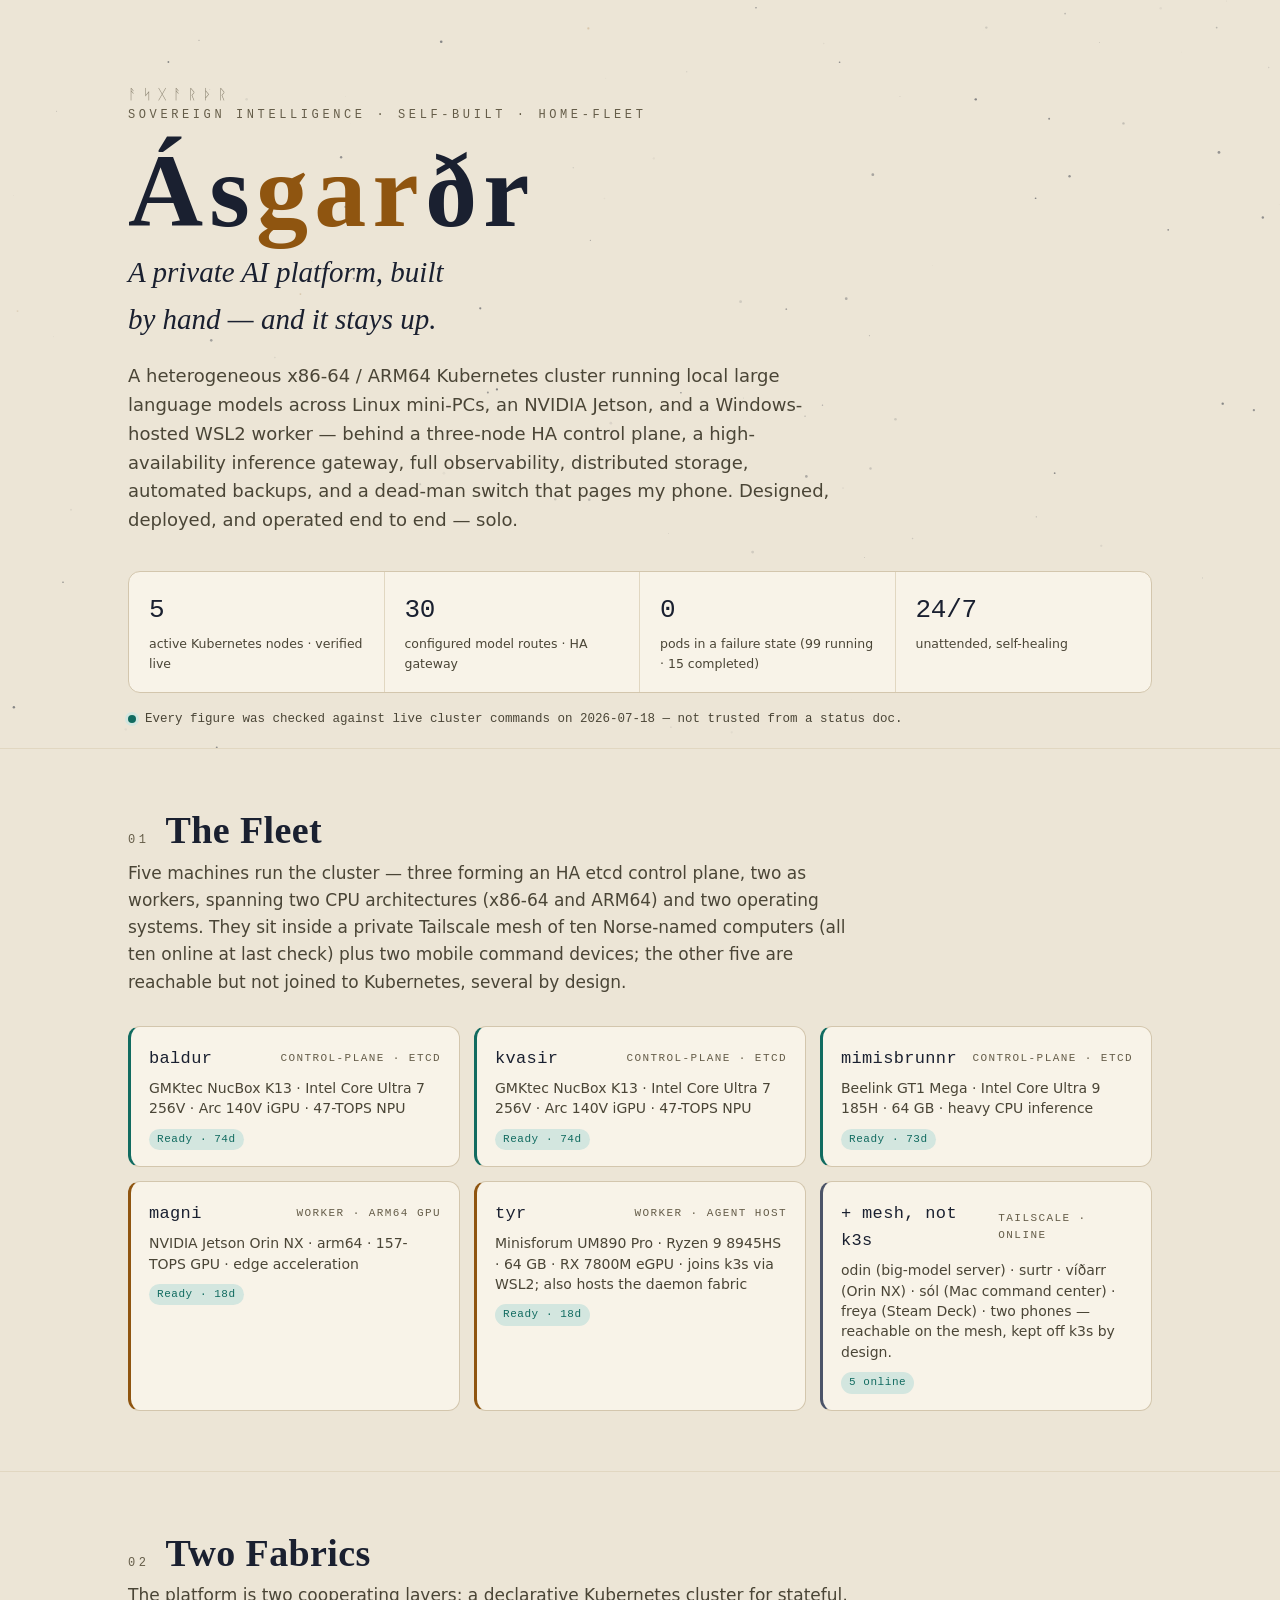
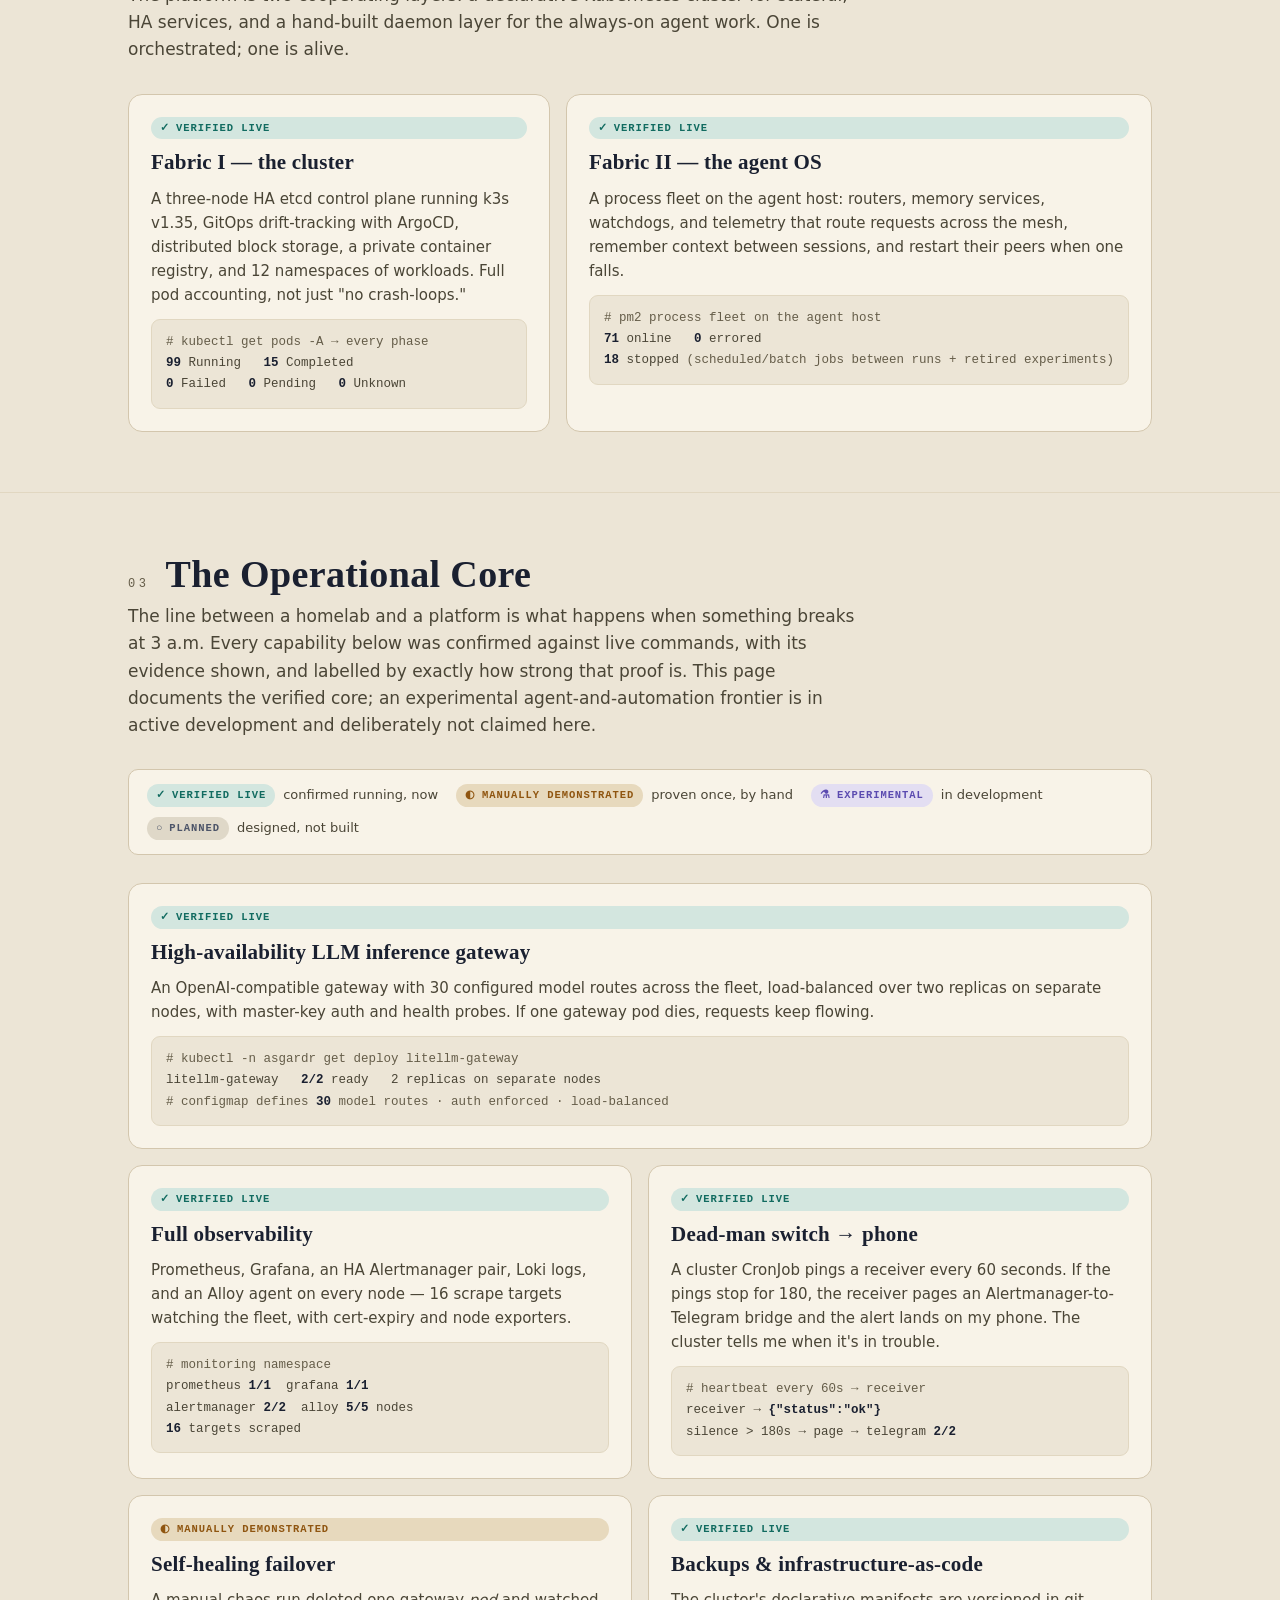
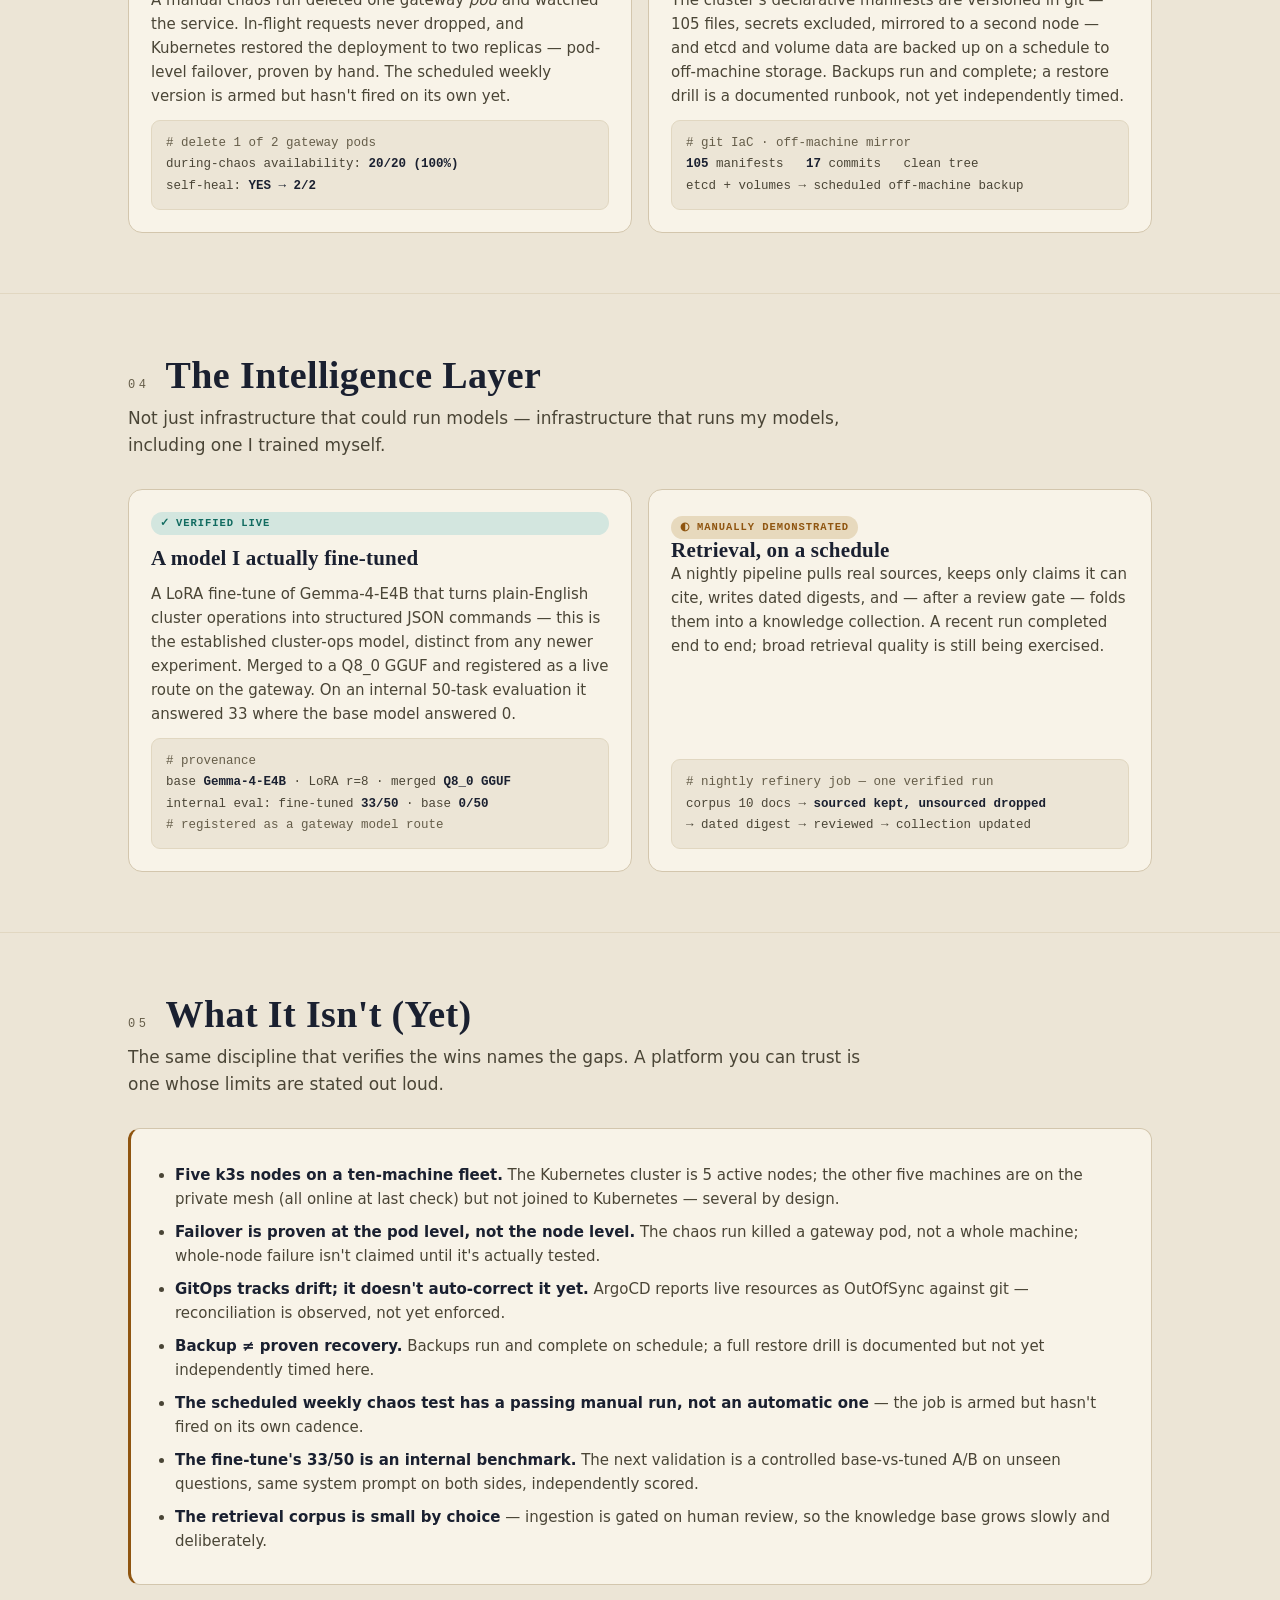
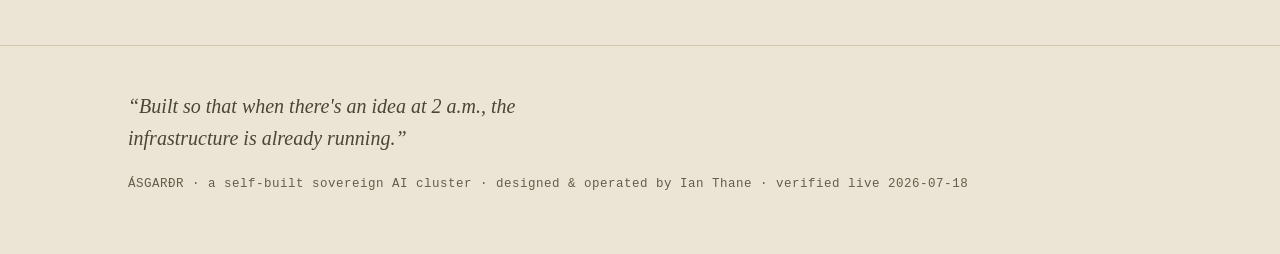
==== index.html @ f5c4fa45 "Ásgarðr — sovereign AI cluster showcase (verified 2026-07-18)" ====
<!doctype html>
<html lang="en">
<head>
<meta charset="utf-8">
<meta name="viewport" content="width=device-width, initial-scale=1">
<meta name="color-scheme" content="dark light">
<meta name="description" content="A self-built sovereign multi-node AI cluster: a heterogeneous x86-64/ARM64 Kubernetes fleet running local LLMs with an HA inference gateway, full observability, distributed storage, automated backups, and self-healing failover — every claim verified against live commands.">
<meta property="og:title" content="Ásgarðr — A Sovereign AI Cluster">
<meta property="og:description" content="A self-built sovereign multi-node AI cluster: a heterogeneous x86-64/ARM64 Kubernetes fleet running local LLMs with an HA inference gateway, full observability, distributed storage, automated backups, and self-healing failover — every claim verified against live commands.">
<meta property="og:type" content="website">
<meta name="twitter:card" content="summary">
<title>Ásgarðr — A Sovereign AI Cluster</title>
</head>
<body>
<style>
  :root{
    --ground:#0a0e17; --panel:#111726; --panel-2:#161d2e; --line:#242d42; --line-soft:#1a2234;
    --ink:#e8edf7; --muted:#93a0b6; --faint:#6b7794;
    --ember:#e7a23c; --ember-dim:#3a2c17;
    --aurora:#5cd2c0; --aurora-dim:#16302c;
    --violet:#a99cf0; --violet-dim:#241f3c;
    --slate:#8896ae; --slate-dim:#1c2436;
    --crit:#e07463; --crit-dim:#33201d;
    --mono: ui-monospace, "SF Mono", "JetBrains Mono", Menlo, Consolas, monospace;
    --serif: "Iowan Old Style", "Palatino Linotype", Palatino, "Book Antiqua", Georgia, serif;
    --sans: -apple-system, BlinkMacSystemFont, "Segoe UI", system-ui, Roboto, sans-serif;
    --maxw: 1080px;
  }
  @media (prefers-color-scheme: light){
    :root{
      --ground:#ece5d6; --panel:#f8f3e8; --panel-2:#f3ecdd; --line:#d3c6ad; --line-soft:#e1d7c1;
      --ink:#1a2030; --muted:#4a4536; --faint:#655d49;
      --ember:#8f5510; --ember-dim:#e7d9bd;
      --aurora:#116b60; --aurora-dim:#d3e6df;
      --violet:#5b4bb0; --violet-dim:#e3def2;
      --slate:#4c5468; --slate-dim:#dfd8c8;
      --crit:#a53f31; --crit-dim:#eed7d0;
    }
  }
  :root[data-theme="light"]{
      --ground:#ece5d6; --panel:#f8f3e8; --panel-2:#f3ecdd; --line:#d3c6ad; --line-soft:#e1d7c1;
      --ink:#1a2030; --muted:#4a4536; --faint:#655d49;
      --ember:#8f5510; --ember-dim:#e7d9bd; --aurora:#116b60; --aurora-dim:#d3e6df;
      --violet:#5b4bb0; --violet-dim:#e3def2; --slate:#4c5468; --slate-dim:#dfd8c8;
      --crit:#a53f31; --crit-dim:#eed7d0;
  }
  :root[data-theme="dark"]{
      --ground:#0a0e17; --panel:#111726; --panel-2:#161d2e; --line:#242d42; --line-soft:#1a2234;
      --ink:#e8edf7; --muted:#93a0b6; --faint:#6b7794;
      --ember:#e7a23c; --ember-dim:#3a2c17; --aurora:#5cd2c0; --aurora-dim:#16302c;
      --violet:#a99cf0; --violet-dim:#241f3c; --slate:#8896ae; --slate-dim:#1c2436;
      --crit:#e07463; --crit-dim:#33201d;
  }

  *{box-sizing:border-box}
  body{margin:0; background:var(--ground); color:var(--ink); font-family:var(--sans); font-size:16px; line-height:1.6; -webkit-font-smoothing:antialiased}
  .wrap{max-width:var(--maxw); margin:0 auto; padding:0 28px}
  section{padding:60px 0; border-top:1px solid var(--line-soft)}
  section:first-of-type{border-top:none}

  h1,h2,h3{font-family:var(--serif); font-weight:600; text-wrap:balance; line-height:1.12; letter-spacing:.01em}
  .eyebrow{font-family:var(--mono); font-size:12px; letter-spacing:.3em; text-transform:uppercase; color:var(--faint)}
  .runes{font-family:var(--serif); letter-spacing:.5em; color:var(--faint); opacity:.7; font-size:14px}
  .sintro{color:var(--muted); max-width:68ch; margin:6px 0 30px; font-size:17px}
  .mono{font-family:var(--mono)}
  a{color:var(--aurora); text-decoration:none; border-bottom:1px solid transparent}
  a:hover{border-bottom-color:currentColor}
  :focus-visible{outline:2px solid var(--ember); outline-offset:3px; border-radius:3px}

  .hero{padding-top:84px; padding-bottom:18px; border-top:none; position:relative; overflow:hidden}
  #sky{position:absolute; inset:0; width:100%; height:100%; z-index:0; opacity:.8}
  .hero .wrap{position:relative; z-index:1}
  .wordmark{font-family:var(--serif); font-weight:600; letter-spacing:.06em; font-size:clamp(44px,9vw,104px); line-height:.98; margin:14px 0 8px}
  .wordmark .fire{color:var(--ember)}
  .tagline{font-family:var(--serif); font-style:italic; font-size:clamp(20px,3.2vw,29px); color:var(--ink); max-width:24ch; margin:0 0 20px}
  .subhead{max-width:62ch; color:var(--muted); font-size:18px}

  .statstrip{display:flex; flex-wrap:wrap; gap:0; margin-top:36px; border:1px solid var(--line); border-radius:12px; overflow:hidden; background:var(--panel)}
  .statstrip .cell{flex:1 1 150px; padding:18px 20px; border-right:1px solid var(--line-soft)}
  .statstrip .cell:last-child{border-right:none}
  .statstrip .n{font-family:var(--mono); font-size:26px; color:var(--ink); font-variant-numeric:tabular-nums; letter-spacing:-.01em}
  .statstrip .n small{color:var(--ember); font-size:15px}
  .statstrip .k{font-size:12.5px; color:var(--muted); margin-top:2px}
  .verified-note{margin-top:16px; display:inline-flex; align-items:center; gap:9px; font-family:var(--mono); font-size:12.5px; color:var(--muted)}
  .dot{width:8px; height:8px; border-radius:50%; background:var(--aurora); box-shadow:0 0 0 3px var(--aurora-dim)}

  .shead{display:flex; align-items:baseline; gap:16px; margin-bottom:8px; flex-wrap:wrap}
  .shead h2{font-size:clamp(28px,4vw,38px); margin:0}

  /* maturity badges */
  .legend{display:flex; flex-wrap:wrap; gap:10px 18px; margin:0 0 28px; padding:14px 18px; background:var(--panel); border:1px solid var(--line); border-radius:10px}
  .legend .item{display:inline-flex; align-items:center; gap:8px; font-size:13px; color:var(--muted)}
  .badge{display:inline-flex; align-items:center; gap:6px; font-family:var(--mono); font-size:10.5px; letter-spacing:.09em; text-transform:uppercase; padding:3px 9px; border-radius:20px; font-weight:600; white-space:nowrap}
  .b-live{background:var(--aurora-dim); color:var(--aurora)}
  .b-live::before{content:"✓"; font-weight:800}
  .b-demo{background:var(--ember-dim); color:var(--ember)}
  .b-demo::before{content:"◐"}
  .b-exp{background:var(--violet-dim); color:var(--violet)}
  .b-exp::before{content:"⚗"}
  .b-plan{background:var(--slate-dim); color:var(--slate)}
  .b-plan::before{content:"○"}

  .nodes{display:grid; grid-template-columns:repeat(auto-fill,minmax(300px,1fr)); gap:14px}
  .node{background:var(--panel); border:1px solid var(--line); border-radius:12px; padding:18px 18px 16px; display:flex; flex-direction:column; gap:6px}
  .node .top{display:flex; align-items:center; justify-content:space-between; gap:10px}
  .node .name{font-family:var(--mono); font-size:17px; color:var(--ink); letter-spacing:.02em}
  .node .role{font-family:var(--mono); font-size:11px; letter-spacing:.13em; text-transform:uppercase; color:var(--faint)}
  .node .hw{color:var(--muted); font-size:14px; line-height:1.45}
  .node .tag{align-self:flex-start; margin-top:4px; font-family:var(--mono); font-size:11px; padding:2px 8px; border-radius:20px; letter-spacing:.05em}
  .live{background:var(--aurora-dim); color:var(--aurora)}
  .mesh{background:var(--slate-dim); color:var(--slate)}
  .cp{border-left:3px solid var(--aurora)}
  .wk{border-left:3px solid var(--ember)}
  .fl{border-left:3px solid var(--slate)}

  .caps{display:grid; grid-template-columns:1fr 1fr; gap:16px}
  .cap{background:var(--panel); border:1px solid var(--line); border-radius:14px; padding:22px; display:flex; flex-direction:column; gap:12px}
  .cap.wide{grid-column:1 / -1}
  .cap h3{margin:0; font-size:21px}
  .cap p{margin:0; color:var(--muted); font-size:15px}
  .evidence{font-family:var(--mono); font-size:12.5px; line-height:1.7; color:var(--muted); background:var(--ground); border:1px solid var(--line-soft); border-radius:9px; padding:12px 14px; overflow-x:auto; white-space:pre}
  .evidence .p{color:var(--aurora)}
  .evidence .c{color:var(--faint)}
  .evidence b{color:var(--ink); font-weight:600}

  .fold{display:grid; grid-template-columns:1fr 1fr; gap:16px; align-items:stretch}
  .caveats{background:var(--panel); border:1px solid var(--line); border-left:3px solid var(--ember); border-radius:12px; padding:22px 24px}
  .caveats ul{margin:12px 0 0; padding-left:20px; color:var(--muted); font-size:15px}
  .caveats li{margin-bottom:9px}
  .caveats li b{color:var(--ink); font-weight:600}

  footer{border-top:1px solid var(--line); padding:44px 0 60px; color:var(--faint)}
  footer .close{font-family:var(--serif); font-style:italic; font-size:20px; color:var(--muted); max-width:46ch; margin:0 0 20px}
  footer .meta{font-family:var(--mono); font-size:12.5px; letter-spacing:.04em; color:var(--faint)}

  @media (max-width:720px){
    .caps,.fold{grid-template-columns:1fr}
    .cap.wide{grid-column:auto}
    .statstrip .cell{flex-basis:45%}
    section{padding:46px 0}
  }
  @media (prefers-reduced-motion:reduce){#sky{display:none}}
</style>

<section class="hero">
  <canvas id="sky" aria-hidden="true"></canvas>
  <div class="wrap">
    <div class="runes" aria-hidden="true">ᚨᛋᚷᚨᚱᚦᚱ</div>
    <div class="eyebrow">Sovereign&nbsp;Intelligence&nbsp;·&nbsp;Self-built&nbsp;·&nbsp;Home-fleet</div>
    <h1 class="wordmark">Ás<span class="fire">gar</span>ðr</h1>
    <p class="tagline">A private AI platform, built by hand — and it stays up.</p>
    <p class="subhead">A heterogeneous x86-64 / ARM64 Kubernetes cluster running local large language models across Linux mini-PCs, an NVIDIA Jetson, and a Windows-hosted WSL2 worker — behind a three-node HA control plane, a high-availability inference gateway, full observability, distributed storage, automated backups, and a dead-man switch that pages my phone. Designed, deployed, and operated end to end — solo.</p>

    <div class="statstrip" role="list" aria-label="Verified metrics">
      <div class="cell" role="listitem"><div class="n">5</div><div class="k">active Kubernetes nodes · verified live</div></div>
      <div class="cell" role="listitem"><div class="n">30</div><div class="k">configured model routes · HA gateway</div></div>
      <div class="cell" role="listitem"><div class="n">0</div><div class="k">pods in a failure state (99 running · 15 completed)</div></div>
      <div class="cell" role="listitem"><div class="n">24/7</div><div class="k">unattended, self-healing</div></div>
    </div>
    <div class="verified-note"><span class="dot"></span> Every figure was checked against live cluster commands on 2026-07-18 — not trusted from a status doc.</div>
  </div>
</section>

<section>
  <div class="wrap">
    <div class="shead"><span class="eyebrow">01</span><h2>The Fleet</h2></div>
    <p class="sintro">Five machines run the cluster — three forming an HA etcd control plane, two as workers, spanning two CPU architectures (x86-64 and ARM64) and two operating systems. They sit inside a private Tailscale mesh of ten Norse-named computers (all ten online at last check) plus two mobile command devices; the other five are reachable but not joined to Kubernetes, several by design.</p>
    <div class="nodes">
      <div class="node cp"><div class="top"><span class="name">baldur</span><span class="role">control-plane · etcd</span></div><div class="hw">GMKtec NucBox K13 · Intel Core Ultra 7 256V · Arc 140V iGPU · 47-TOPS NPU</div><span class="tag live">Ready · 74d</span></div>
      <div class="node cp"><div class="top"><span class="name">kvasir</span><span class="role">control-plane · etcd</span></div><div class="hw">GMKtec NucBox K13 · Intel Core Ultra 7 256V · Arc 140V iGPU · 47-TOPS NPU</div><span class="tag live">Ready · 74d</span></div>
      <div class="node cp"><div class="top"><span class="name">mimisbrunnr</span><span class="role">control-plane · etcd</span></div><div class="hw">Beelink GT1 Mega · Intel Core Ultra 9 185H · 64 GB · heavy CPU inference</div><span class="tag live">Ready · 73d</span></div>
      <div class="node wk"><div class="top"><span class="name">magni</span><span class="role">worker · ARM64 GPU</span></div><div class="hw">NVIDIA Jetson Orin NX · arm64 · 157-TOPS GPU · edge acceleration</div><span class="tag live">Ready · 18d</span></div>
      <div class="node wk"><div class="top"><span class="name">tyr</span><span class="role">worker · agent host</span></div><div class="hw">Minisforum UM890 Pro · Ryzen 9 8945HS · 64 GB · RX 7800M eGPU · joins k3s via WSL2; also hosts the daemon fabric</div><span class="tag live">Ready · 18d</span></div>
      <div class="node fl"><div class="top"><span class="name">+ mesh, not k3s</span><span class="role">tailscale · online</span></div><div class="hw">odin (big-model server) · surtr · víðarr (Orin NX) · sól (Mac command center) · freya (Steam Deck) · two phones — reachable on the mesh, kept off k3s by design.</div><span class="tag live">5 online</span></div>
    </div>
  </div>
</section>

<section>
  <div class="wrap">
    <div class="shead"><span class="eyebrow">02</span><h2>Two Fabrics</h2></div>
    <p class="sintro">The platform is two cooperating layers: a declarative Kubernetes cluster for stateful, HA services, and a hand-built daemon layer for the always-on agent work. One is orchestrated; one is alive.</p>
    <div class="caps">
      <div class="cap">
        <span class="badge b-live">verified live</span>
        <h3>Fabric I — the cluster</h3>
        <p>A three-node HA etcd control plane running k3s v1.35, GitOps drift-tracking with ArgoCD, distributed block storage, a private container registry, and 12 namespaces of workloads. Full pod accounting, not just "no crash-loops."</p>
        <div class="evidence"><span class="c"># kubectl get pods -A → every phase</span>
<b>99</b> Running   <b>15</b> Completed
<b>0</b> Failed   <b>0</b> Pending   <b>0</b> Unknown</div>
      </div>
      <div class="cap">
        <span class="badge b-live">verified live</span>
        <h3>Fabric II — the agent OS</h3>
        <p>A process fleet on the agent host: routers, memory services, watchdogs, and telemetry that route requests across the mesh, remember context between sessions, and restart their peers when one falls.</p>
        <div class="evidence"><span class="c"># pm2 process fleet on the agent host</span>
<b>71</b> online   <b>0</b> errored
<b>18</b> stopped <span class="c">(scheduled/batch jobs between runs + retired experiments)</span></div>
      </div>
    </div>
  </div>
</section>

<section>
  <div class="wrap">
    <div class="shead"><span class="eyebrow">03</span><h2>The Operational Core</h2></div>
    <p class="sintro">The line between a homelab and a platform is what happens when something breaks at 3 a.m. Every capability below was confirmed against live commands, with its evidence shown, and labelled by exactly how strong that proof is. This page documents the verified core; an experimental agent-and-automation frontier is in active development and deliberately not claimed here.</p>
    <div class="legend" aria-label="Maturity levels">
      <span class="item"><span class="badge b-live">verified live</span> confirmed running, now</span>
      <span class="item"><span class="badge b-demo">manually demonstrated</span> proven once, by hand</span>
      <span class="item"><span class="badge b-exp">experimental</span> in development</span>
      <span class="item"><span class="badge b-plan">planned</span> designed, not built</span>
    </div>
    <div class="caps">

      <div class="cap wide">
        <span class="badge b-live">verified live</span>
        <h3>High-availability LLM inference gateway</h3>
        <p>An OpenAI-compatible gateway with 30 configured model routes across the fleet, load-balanced over two replicas on separate nodes, with master-key auth and health probes. If one gateway pod dies, requests keep flowing.</p>
        <div class="evidence"><span class="c"># kubectl -n asgardr get deploy litellm-gateway</span>
litellm-gateway   <b>2/2</b> ready   2 replicas on separate nodes
<span class="c"># configmap defines</span> <b>30</b> <span class="c">model routes · auth enforced · load-balanced</span></div>
      </div>

      <div class="cap">
        <span class="badge b-live">verified live</span>
        <h3>Full observability</h3>
        <p>Prometheus, Grafana, an HA Alertmanager pair, Loki logs, and an Alloy agent on every node — 16 scrape targets watching the fleet, with cert-expiry and node exporters.</p>
        <div class="evidence"><span class="c"># monitoring namespace</span>
prometheus <b>1/1</b>  grafana <b>1/1</b>
alertmanager <b>2/2</b>  alloy <b>5/5</b> nodes
<b>16</b> targets scraped</div>
      </div>

      <div class="cap">
        <span class="badge b-live">verified live</span>
        <h3>Dead-man switch → phone</h3>
        <p>A cluster CronJob pings a receiver every 60 seconds. If the pings stop for 180, the receiver pages an Alertmanager-to-Telegram bridge and the alert lands on my phone. The cluster tells me when it's in trouble.</p>
        <div class="evidence"><span class="c"># heartbeat every 60s → receiver</span>
receiver → <b>{"status":"ok"}</b>
silence &gt; 180s → page → telegram <b>2/2</b></div>
      </div>

      <div class="cap">
        <span class="badge b-demo">manually demonstrated</span>
        <h3>Self-healing failover</h3>
        <p>A manual chaos run deleted one gateway <em>pod</em> and watched the service. In-flight requests never dropped, and Kubernetes restored the deployment to two replicas — pod-level failover, proven by hand. The scheduled weekly version is armed but hasn't fired on its own yet.</p>
        <div class="evidence"><span class="c"># delete 1 of 2 gateway pods</span>
during-chaos availability: <b>20/20 (100%)</b>
self-heal: <b>YES → 2/2</b></div>
      </div>

      <div class="cap">
        <span class="badge b-live">verified live</span>
        <h3>Backups &amp; infrastructure-as-code</h3>
        <p>The cluster's declarative manifests are versioned in git — 105 files, secrets excluded, mirrored to a second node — and etcd and volume data are backed up on a schedule to off-machine storage. Backups run and complete; a restore drill is a documented runbook, not yet independently timed.</p>
        <div class="evidence"><span class="c"># git IaC · off-machine mirror</span>
<b>105</b> manifests   <b>17</b> commits   clean tree
etcd + volumes → scheduled off-machine backup</div>
      </div>

    </div>
  </div>
</section>

<section>
  <div class="wrap">
    <div class="shead"><span class="eyebrow">04</span><h2>The Intelligence Layer</h2></div>
    <p class="sintro">Not just infrastructure that could run models — infrastructure that runs my models, including one I trained myself.</p>
    <div class="fold">
      <div class="cap">
        <span class="badge b-live">verified live</span>
        <h3>A model I actually fine-tuned</h3>
        <p>A LoRA fine-tune of Gemma-4-E4B that turns plain-English cluster operations into structured JSON commands — this is the established cluster-ops model, distinct from any newer experiment. Merged to a Q8_0 GGUF and registered as a live route on the gateway. On an internal 50-task evaluation it answered 33 where the base model answered 0.</p>
        <div class="evidence"><span class="c"># provenance</span>
base <b>Gemma-4-E4B</b> · LoRA r=8 · merged <b>Q8_0 GGUF</b>
internal eval: fine-tuned <b>33/50</b> · base <b>0/50</b>
<span class="c"># registered as a gateway model route</span></div>
      </div>
      <div class="cap" style="justify-content:space-between">
        <div>
          <span class="badge b-demo">manually demonstrated</span>
          <h3>Retrieval, on a schedule</h3>
          <p>A nightly pipeline pulls real sources, keeps only claims it can cite, writes dated digests, and — after a review gate — folds them into a knowledge collection. A recent run completed end to end; broad retrieval quality is still being exercised.</p>
        </div>
        <div class="evidence"><span class="c"># nightly refinery job — one verified run</span>
corpus 10 docs → <b>sourced kept, unsourced dropped</b>
→ dated digest → reviewed → collection updated</div>
      </div>
    </div>
  </div>
</section>

<section>
  <div class="wrap">
    <div class="shead"><span class="eyebrow">05</span><h2>What It Isn't (Yet)</h2></div>
    <p class="sintro">The same discipline that verifies the wins names the gaps. A platform you can trust is one whose limits are stated out loud.</p>
    <div class="caveats">
      <ul>
        <li><b>Five k3s nodes on a ten-machine fleet.</b> The Kubernetes cluster is 5 active nodes; the other five machines are on the private mesh (all online at last check) but not joined to Kubernetes — several by design.</li>
        <li><b>Failover is proven at the pod level, not the node level.</b> The chaos run killed a gateway pod, not a whole machine; whole-node failure isn't claimed until it's actually tested.</li>
        <li><b>GitOps tracks drift; it doesn't auto-correct it yet.</b> ArgoCD reports live resources as OutOfSync against git — reconciliation is observed, not yet enforced.</li>
        <li><b>Backup ≠ proven recovery.</b> Backups run and complete on schedule; a full restore drill is documented but not yet independently timed here.</li>
        <li><b>The scheduled weekly chaos test has a passing manual run, not an automatic one</b> — the job is armed but hasn't fired on its own cadence.</li>
        <li><b>The fine-tune's 33/50 is an internal benchmark.</b> The next validation is a controlled base-vs-tuned A/B on unseen questions, same system prompt on both sides, independently scored.</li>
        <li><b>The retrieval corpus is small by choice</b> — ingestion is gated on human review, so the knowledge base grows slowly and deliberately.</li>
      </ul>
    </div>
  </div>
</section>

<footer>
  <div class="wrap">
    <p class="close">“Built so that when there's an idea at 2 a.m., the infrastructure is already running.”</p>
    <div class="meta">ÁSGARÐR · a self-built sovereign AI cluster · designed &amp; operated by Ian Thane · verified live 2026-07-18</div>
  </div>
</footer>

<script>
(function(){
  var c = document.getElementById('sky');
  if(!c || window.matchMedia('(prefers-reduced-motion: reduce)').matches) return;
  var ctx = c.getContext('2d'), stars = [], W, H, dpr = Math.min(2, window.devicePixelRatio||1);
  function resize(){
    var r = c.getBoundingClientRect(); W = r.width; H = r.height;
    c.width = W*dpr; c.height = H*dpr; ctx.setTransform(dpr,0,0,dpr,0,0);
    stars = []; var n = Math.round(W*H/9000);
    for(var i=0;i<n;i++){ stars.push({x:Math.random()*W, y:Math.random()*H, r:Math.random()*1.2+.2, t:Math.random()*6.28, s:Math.random()*.9+.2}); }
  }
  function styleVar(v){ return getComputedStyle(document.documentElement).getPropertyValue(v).trim(); }
  function draw(){
    ctx.clearRect(0,0,W,H);
    var ink = styleVar('--ink') || '#fff', ember = styleVar('--ember') || '#e7a23c';
    for(var i=0;i<stars.length;i++){
      var st = stars[i]; st.t += 0.012*st.s;
      ctx.globalAlpha = (Math.sin(st.t)*0.5+0.5)*0.55 + 0.05;
      ctx.fillStyle = (i % 23 === 0) ? ember : ink;
      ctx.beginPath(); ctx.arc(st.x, st.y, st.r, 0, 6.2832); ctx.fill();
    }
    ctx.globalAlpha = 1; requestAnimationFrame(draw);
  }
  new ResizeObserver(resize).observe(c); resize(); draw();
})();
</script>

</body>
</html>
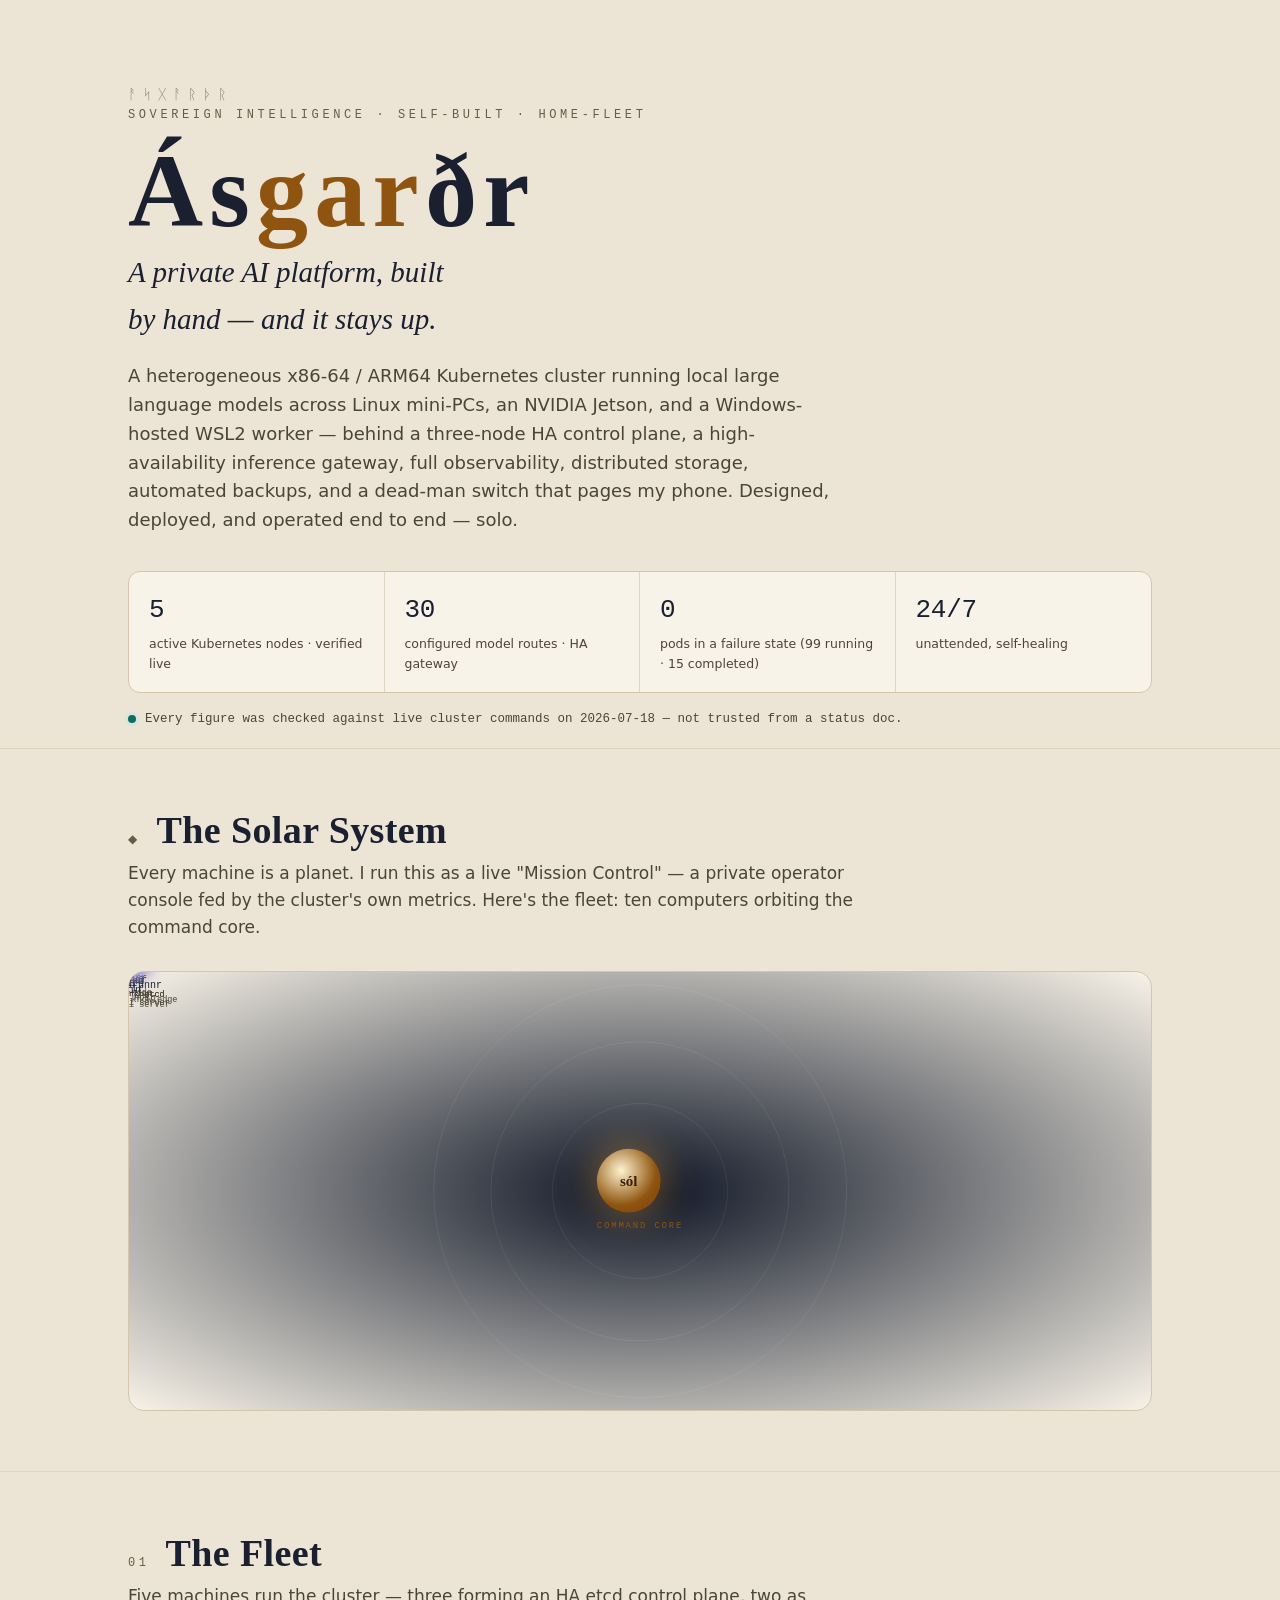
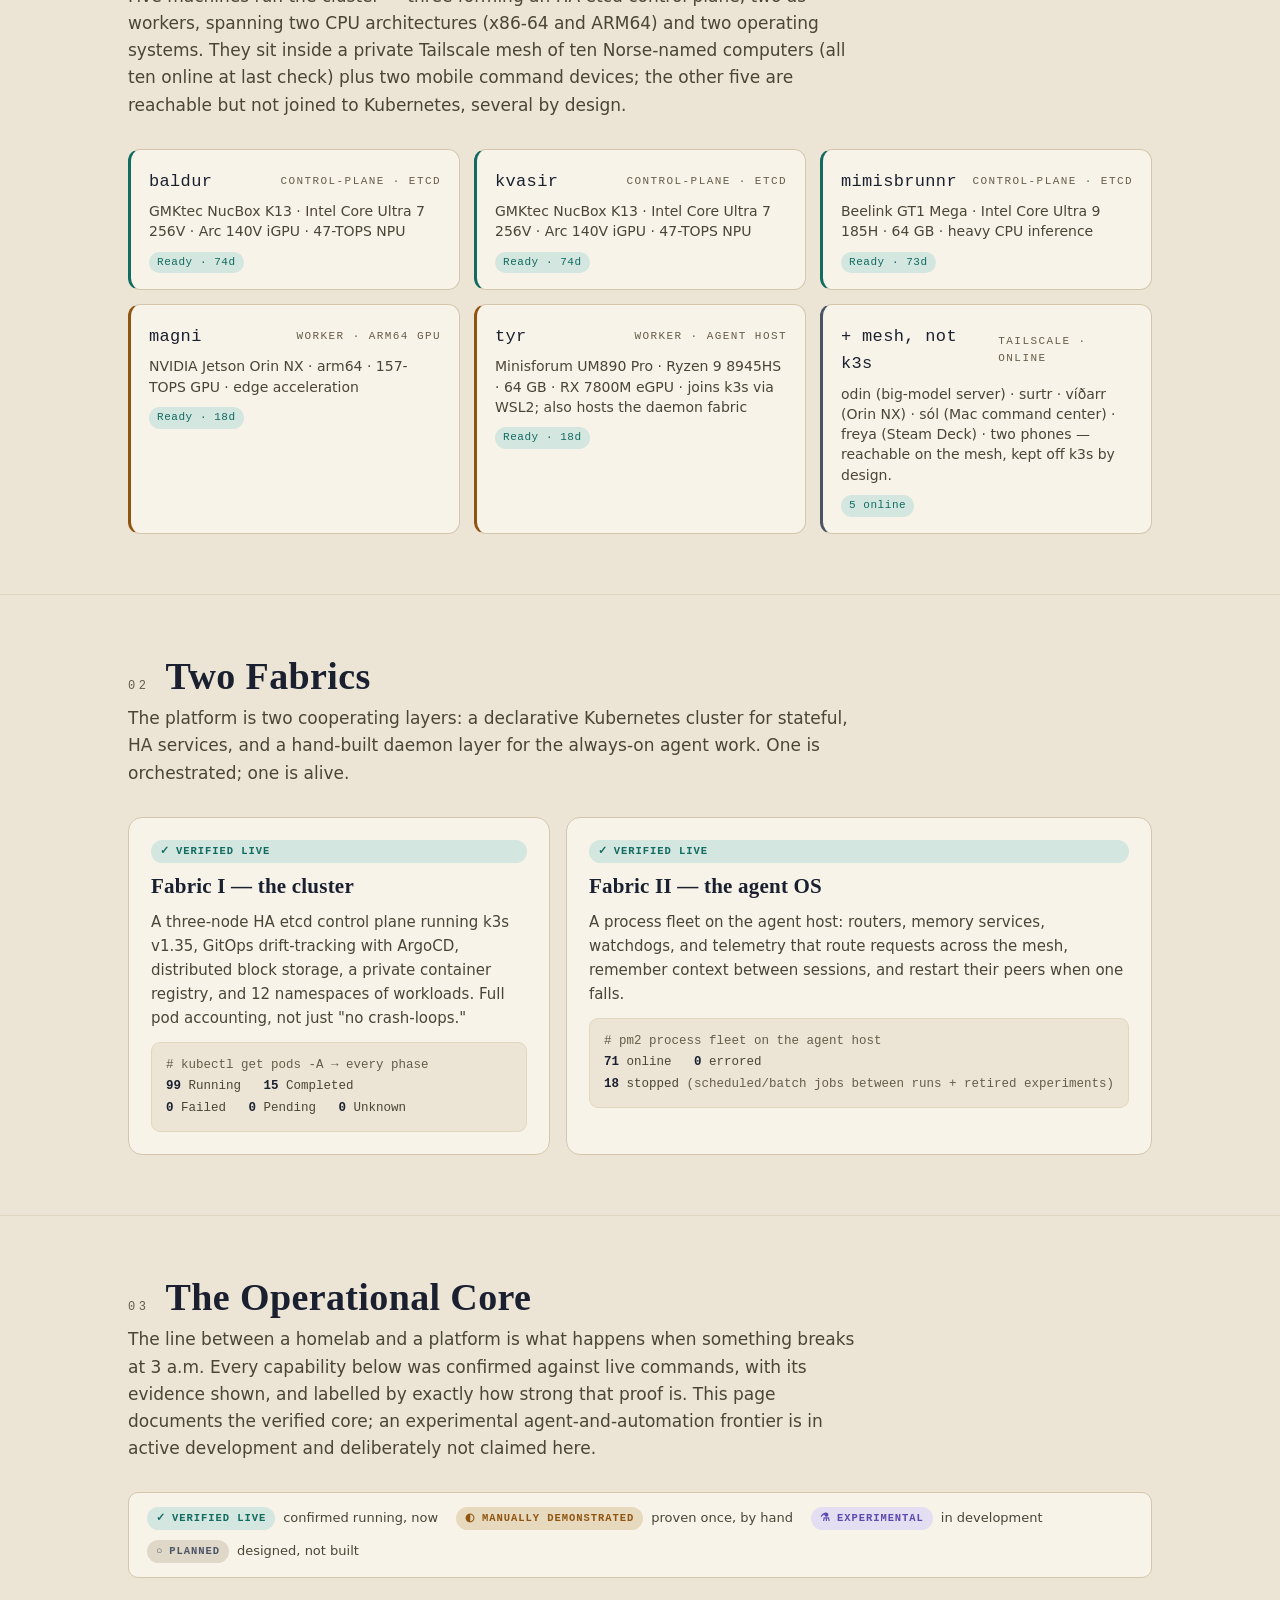
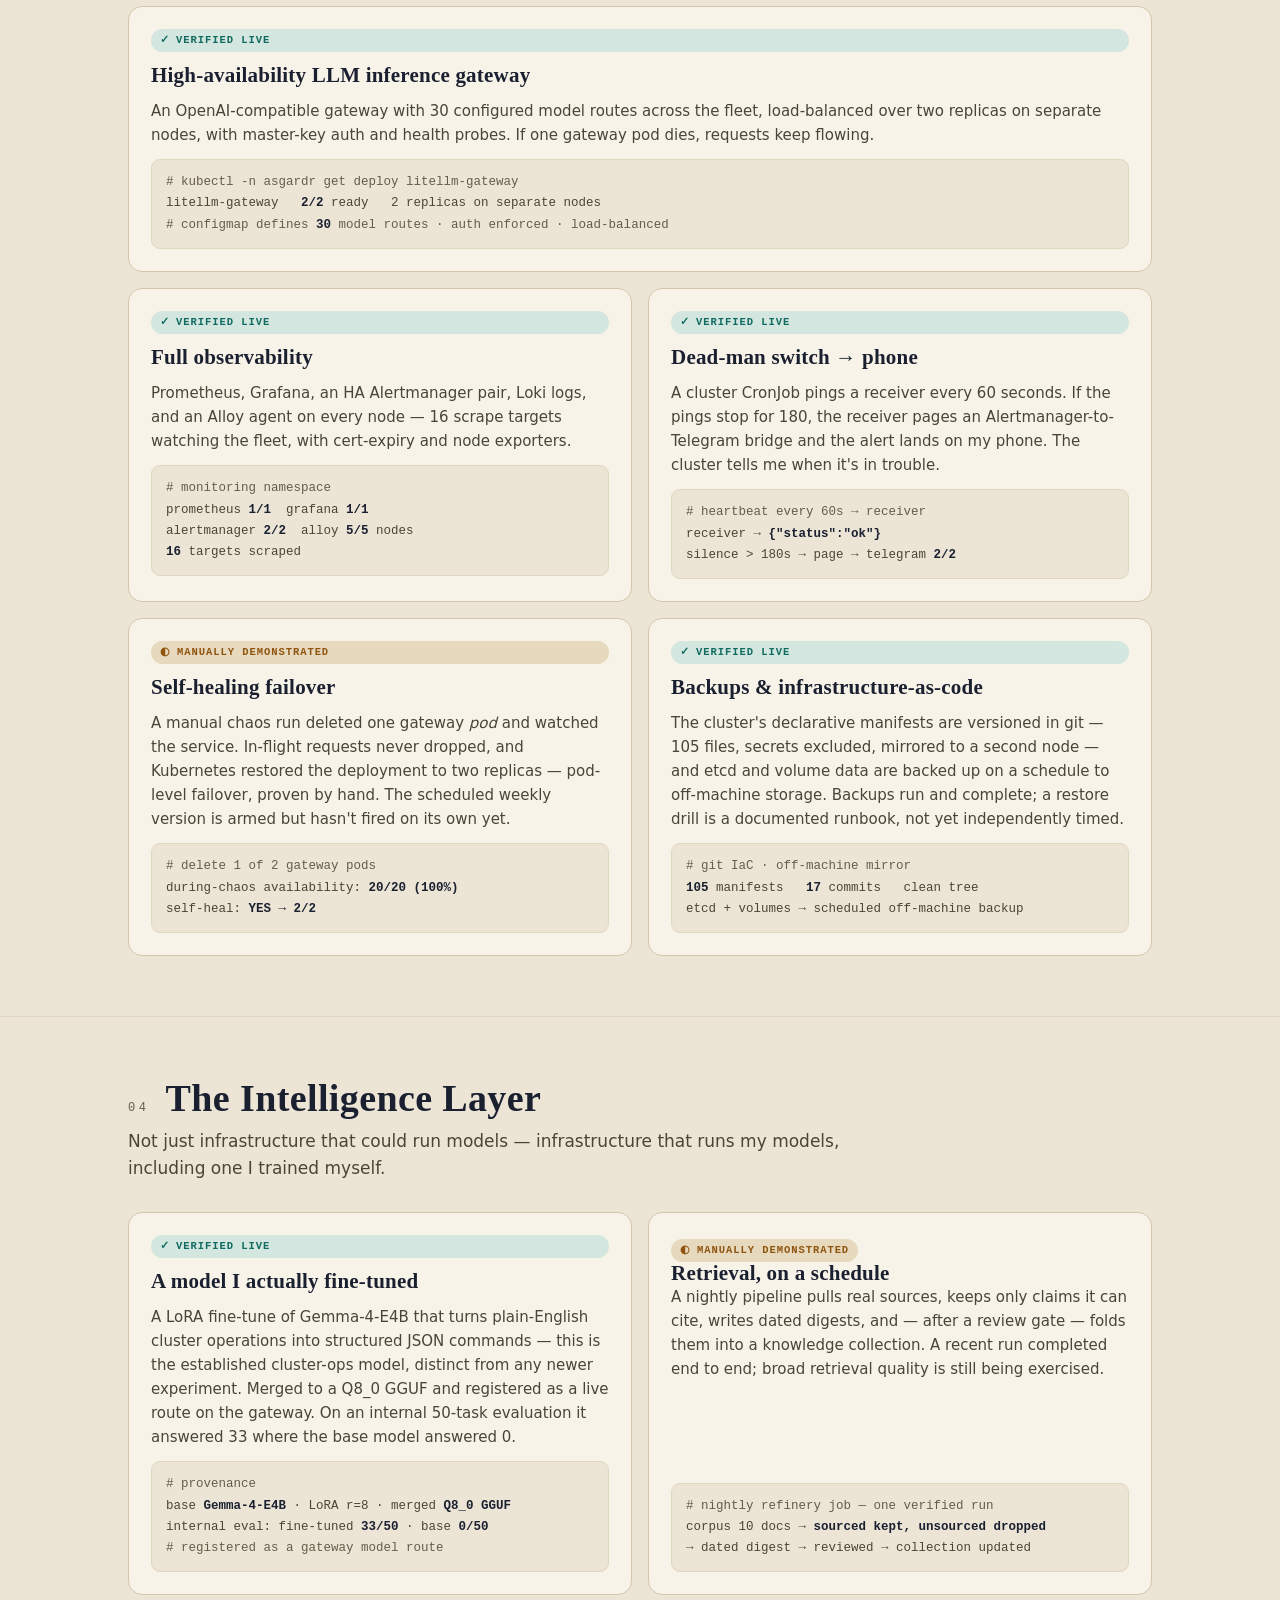
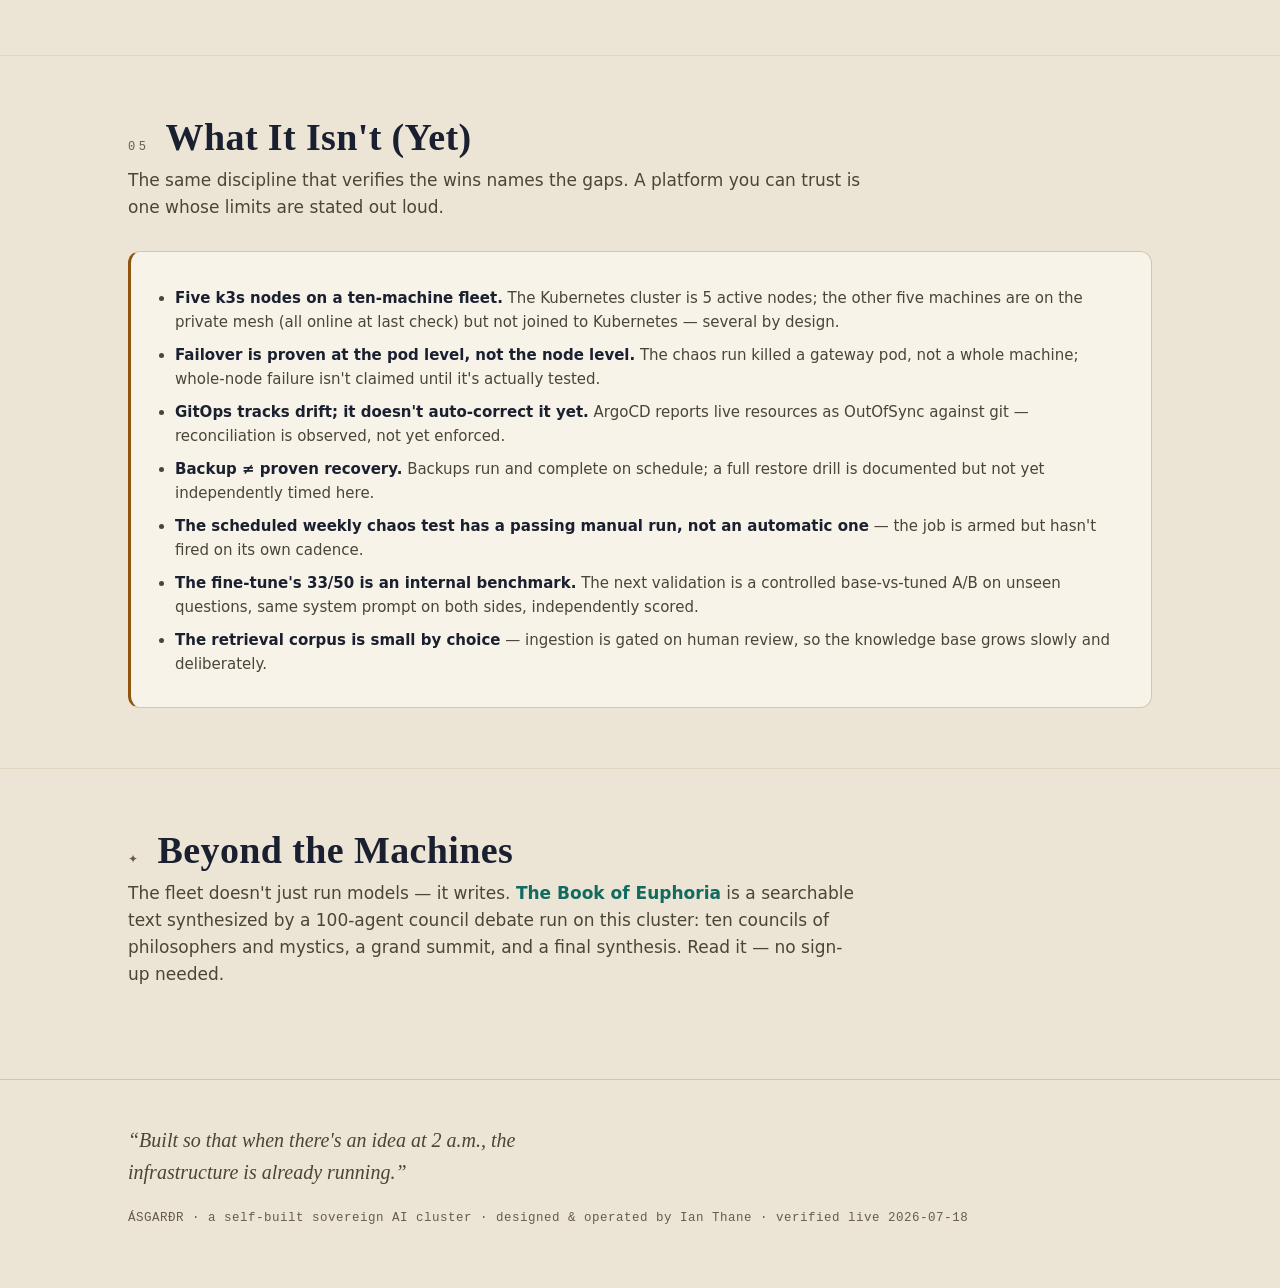
==== commit 76b2f41e: "add sanitized Solar System visual + Book of Euphoria link (one page for family) Static roster (node " ====
--- a/index.html
+++ b/index.html
@@ -161,6 +161,60 @@
   </div>
 </section>
 
+<section id="solar">
+  <style>
+    #solarviz{position:relative;height:min(58vh,440px);margin-top:26px;border:1px solid var(--line);border-radius:16px;overflow:hidden;background:radial-gradient(ellipse at center,#0d1424,var(--panel))}
+    #ssky{position:absolute;inset:0}
+    #ss-sun{position:absolute;left:50%;top:50%;transform:translate(-50%,-50%);text-align:center;z-index:2}
+    #ss-sun .d{width:64px;height:64px;border-radius:50%;background:radial-gradient(circle at 38% 34%,#fff2cf,var(--ember) 60%,#7a3d0c);box-shadow:0 0 32px 8px #e7a23c55;display:grid;place-items:center;animation:ssb 6s ease-in-out infinite}
+    #ss-sun .d span{font-family:var(--serif);font-weight:700;color:#3a1f06;font-size:15px}
+    #ss-sun .l{font-family:var(--mono);font-size:9px;letter-spacing:.2em;text-transform:uppercase;color:var(--ember);margin-top:6px}
+    .ss-ring{position:absolute;left:50%;top:50%;transform:translate(-50%,-50%);border:1px solid #ffffff12;border-radius:50%}
+    .ss-p{position:absolute;left:0;top:0;transform:translate(-50%,-50%);text-align:center;z-index:1}
+    .ss-p .c{border-radius:50%;margin:0 auto}
+    .ss-p .n{font-family:var(--mono);font-size:10px;color:var(--ink);margin-top:4px;white-space:nowrap}
+    .ss-p .r{font-family:var(--mono);font-size:8.5px;color:var(--muted);white-space:nowrap}
+    @keyframes ssb{0%,100%{box-shadow:0 0 32px 8px #e7a23c55}50%{box-shadow:0 0 44px 12px #e7a23c88}}
+    @media (prefers-reduced-motion:reduce){#ss-sun .d{animation:none}}
+  </style>
+  <div class="wrap">
+    <div class="shead"><span class="eyebrow">◆</span><h2>The Solar System</h2></div>
+    <p class="sintro">Every machine is a planet. I run this as a live "Mission Control" — a private operator console fed by the cluster's own metrics. Here's the fleet: ten computers orbiting the command core.</p>
+    <div id="solarviz"><canvas id="ssky"></canvas><div id="ss-sun"><div class="d"><span>sól</span></div><div class="l">command core</div></div></div>
+  </div>
+  <script>
+  (function(){
+    const F=[
+      {n:'mimisbrunnr',r:'control · knowledge',t:1,c:'#5cd2c0',s:19},
+      {n:'baldur',r:'control · etcd',t:1,c:'#5cd2c0',s:14},
+      {n:'kvasir',r:'control · etcd',t:1,c:'#5cd2c0',s:14},
+      {n:'magni',r:'edge GPU',t:2,c:'#e7a23c',s:15},
+      {n:'tyr',r:'agent host',t:2,c:'#e7a23c',s:17},
+      {n:'vidarr',r:'edge node',t:2,c:'#e7a23c',s:12},
+      {n:'freya',r:'companion',t:2,c:'#e7a23c',s:13},
+      {n:'odin',r:'big-model server',t:3,c:'#a99cf0',s:24},
+      {n:'surtr',r:'big-model server',t:3,c:'#a99cf0',s:22}
+    ];
+    const box=document.getElementById('solarviz'),cv=document.getElementById('ssky'),ctx=cv.getContext('2d');
+    const RED=matchMedia('(prefers-reduced-motion: reduce)').matches;
+    let W,H,stars=[],els=[];const TR={1:.20,2:.34,3:.47},SP={1:.9,2:.55,3:.35};let t0=performance.now();
+    function mk(){box.querySelectorAll('.ss-p,.ss-ring').forEach(e=>e.remove());els=[];const m=Math.min(W,H);
+      [1,2,3].forEach(t=>{const d=2*TR[t]*m,r=document.createElement('div');r.className='ss-ring';r.style.width=d+'px';r.style.height=d+'px';box.appendChild(r);});
+      const byT={1:[],2:[],3:[]};F.forEach(p=>byT[p.t].push(p));
+      Object.entries(byT).forEach(([t,arr])=>arr.forEach((p,i)=>{const el=document.createElement('div');el.className='ss-p';
+        el.innerHTML='<div class="c" style="width:'+p.s*2+'px;height:'+p.s*2+'px;background:radial-gradient(circle at 36% 32%,'+p.c+','+p.c+'bb 55%,'+p.c+'55);box-shadow:0 0 14px 2px '+p.c+'88"></div><div class="n">'+p.n+'</div><div class="r">'+p.r+'</div>';
+        el._a=(i/arr.length)*6.283+(+t*0.7);el._t=+t;box.appendChild(el);els.push(el);}));}
+    function rs(){const b=box.getBoundingClientRect();W=b.width;H=b.height;const dpr=Math.min(2,devicePixelRatio||1);cv.width=W*dpr;cv.height=H*dpr;ctx.setTransform(dpr,0,0,dpr,0,0);
+      stars=Array.from({length:Math.round(W*H/6000)},function(){return{x:Math.random()*W,y:Math.random()*H,r:Math.random()*1.1+.2,t:Math.random()*6.28,s:Math.random()*.8+.2};});mk();}
+    function draw(){ctx.clearRect(0,0,W,H);for(var i=0;i<stars.length;i++){var s=stars[i];s.t+=.01*s.s;ctx.globalAlpha=(Math.sin(s.t)*.5+.5)*.5+.05;ctx.fillStyle='#cfe0ff';ctx.beginPath();ctx.arc(s.x,s.y,s.r,0,6.29);ctx.fill();}ctx.globalAlpha=1;
+      var cx=W/2,cy=H/2,m=Math.min(W,H),dt=RED?0:(performance.now()-t0)/1000;
+      els.forEach(function(el){var R=TR[el._t]*m,a=el._a+(RED?0:dt*SP[el._t]*Math.PI/180);el.style.left=(cx+R*Math.cos(a))+'px';el.style.top=(cy+R*Math.sin(a))+'px';});
+      requestAnimationFrame(draw);}
+    new ResizeObserver(rs).observe(box);rs();draw();
+  })();
+  </script>
+</section>
+
 <section>
   <div class="wrap">
     <div class="shead"><span class="eyebrow">01</span><h2>The Fleet</h2></div>
@@ -309,6 +363,13 @@
   </div>
 </section>
 
+<section>
+  <div class="wrap">
+    <div class="shead"><span class="eyebrow">✦</span><h2>Beyond the Machines</h2></div>
+    <p class="sintro">The fleet doesn't just run models — it writes. <a href="https://itpro2792-beep.github.io/book-of-euphoria/"><b>The Book of Euphoria</b></a> is a searchable text synthesized by a 100-agent council debate run on this cluster: ten councils of philosophers and mystics, a grand summit, and a final synthesis. Read it — no sign-up needed.</p>
+  </div>
+</section>
+
 <footer>
   <div class="wrap">
     <p class="close">“Built so that when there's an idea at 2 a.m., the infrastructure is already running.”</p>
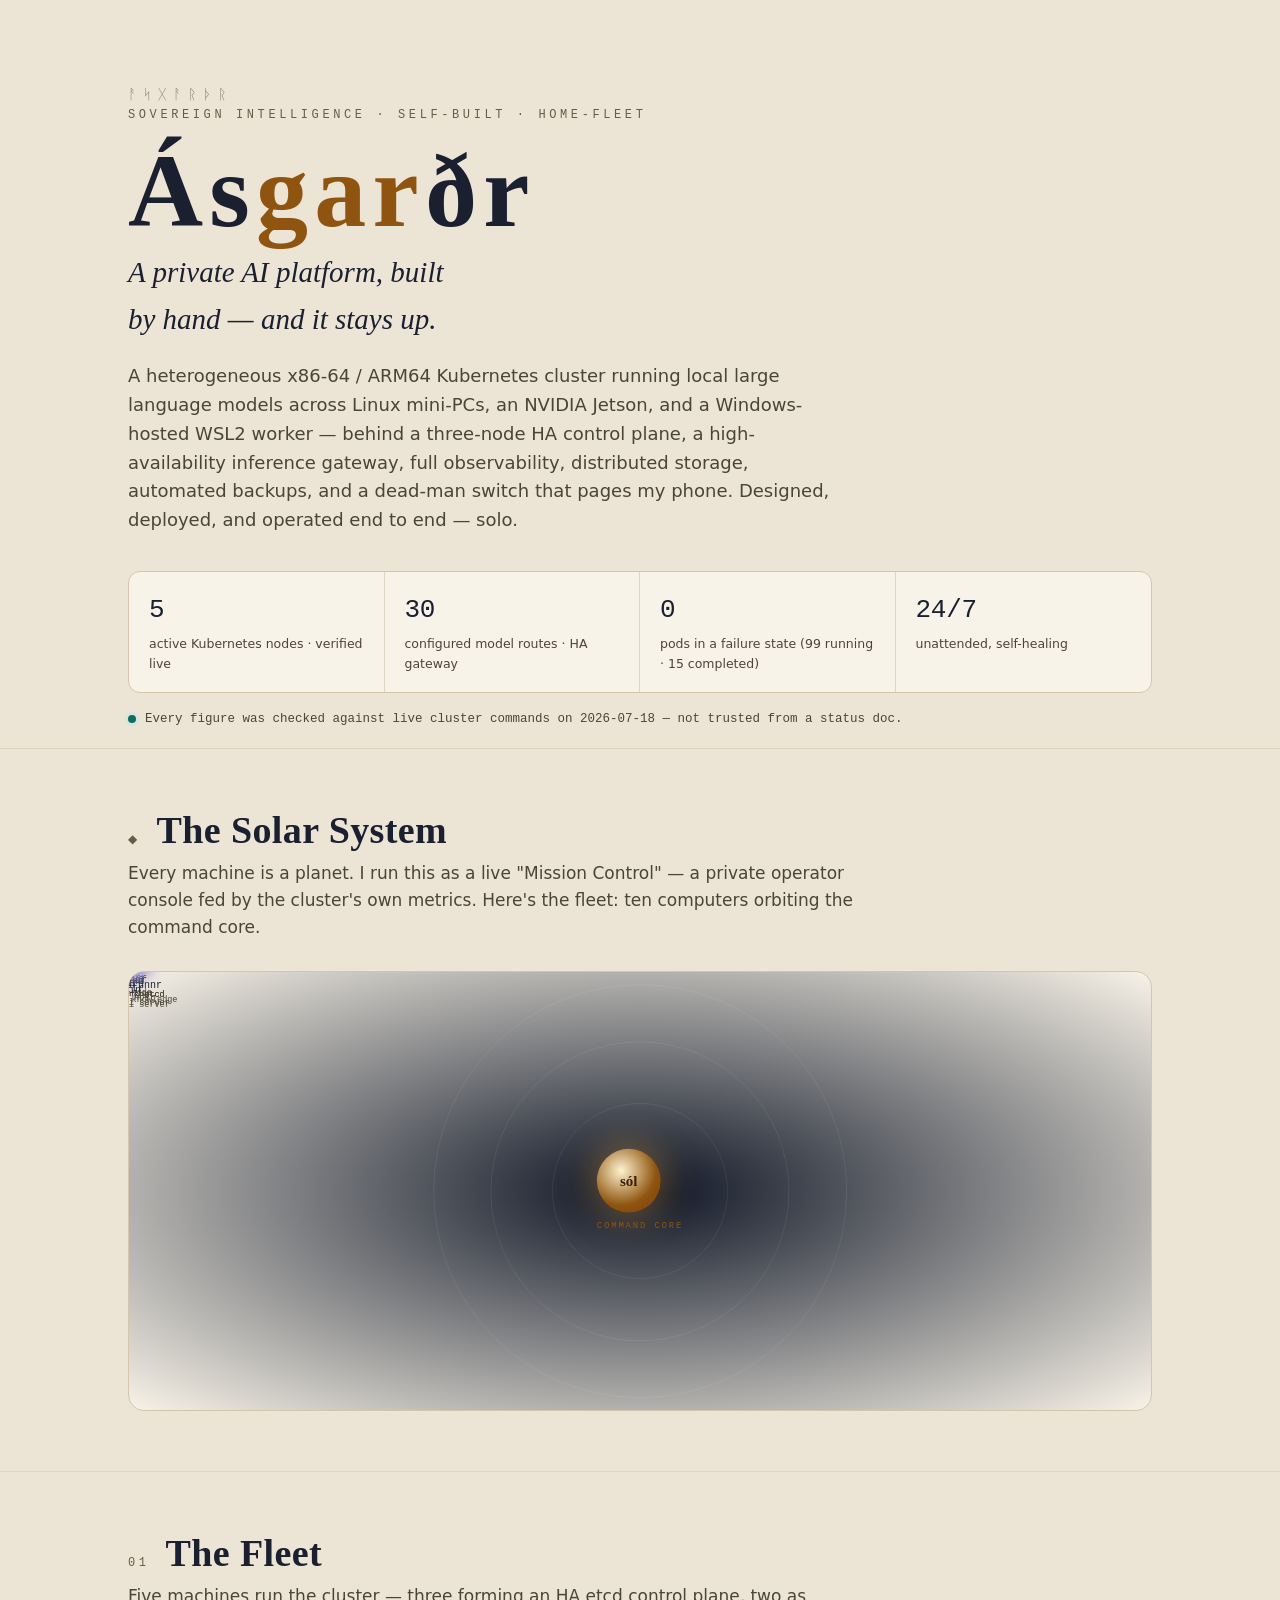
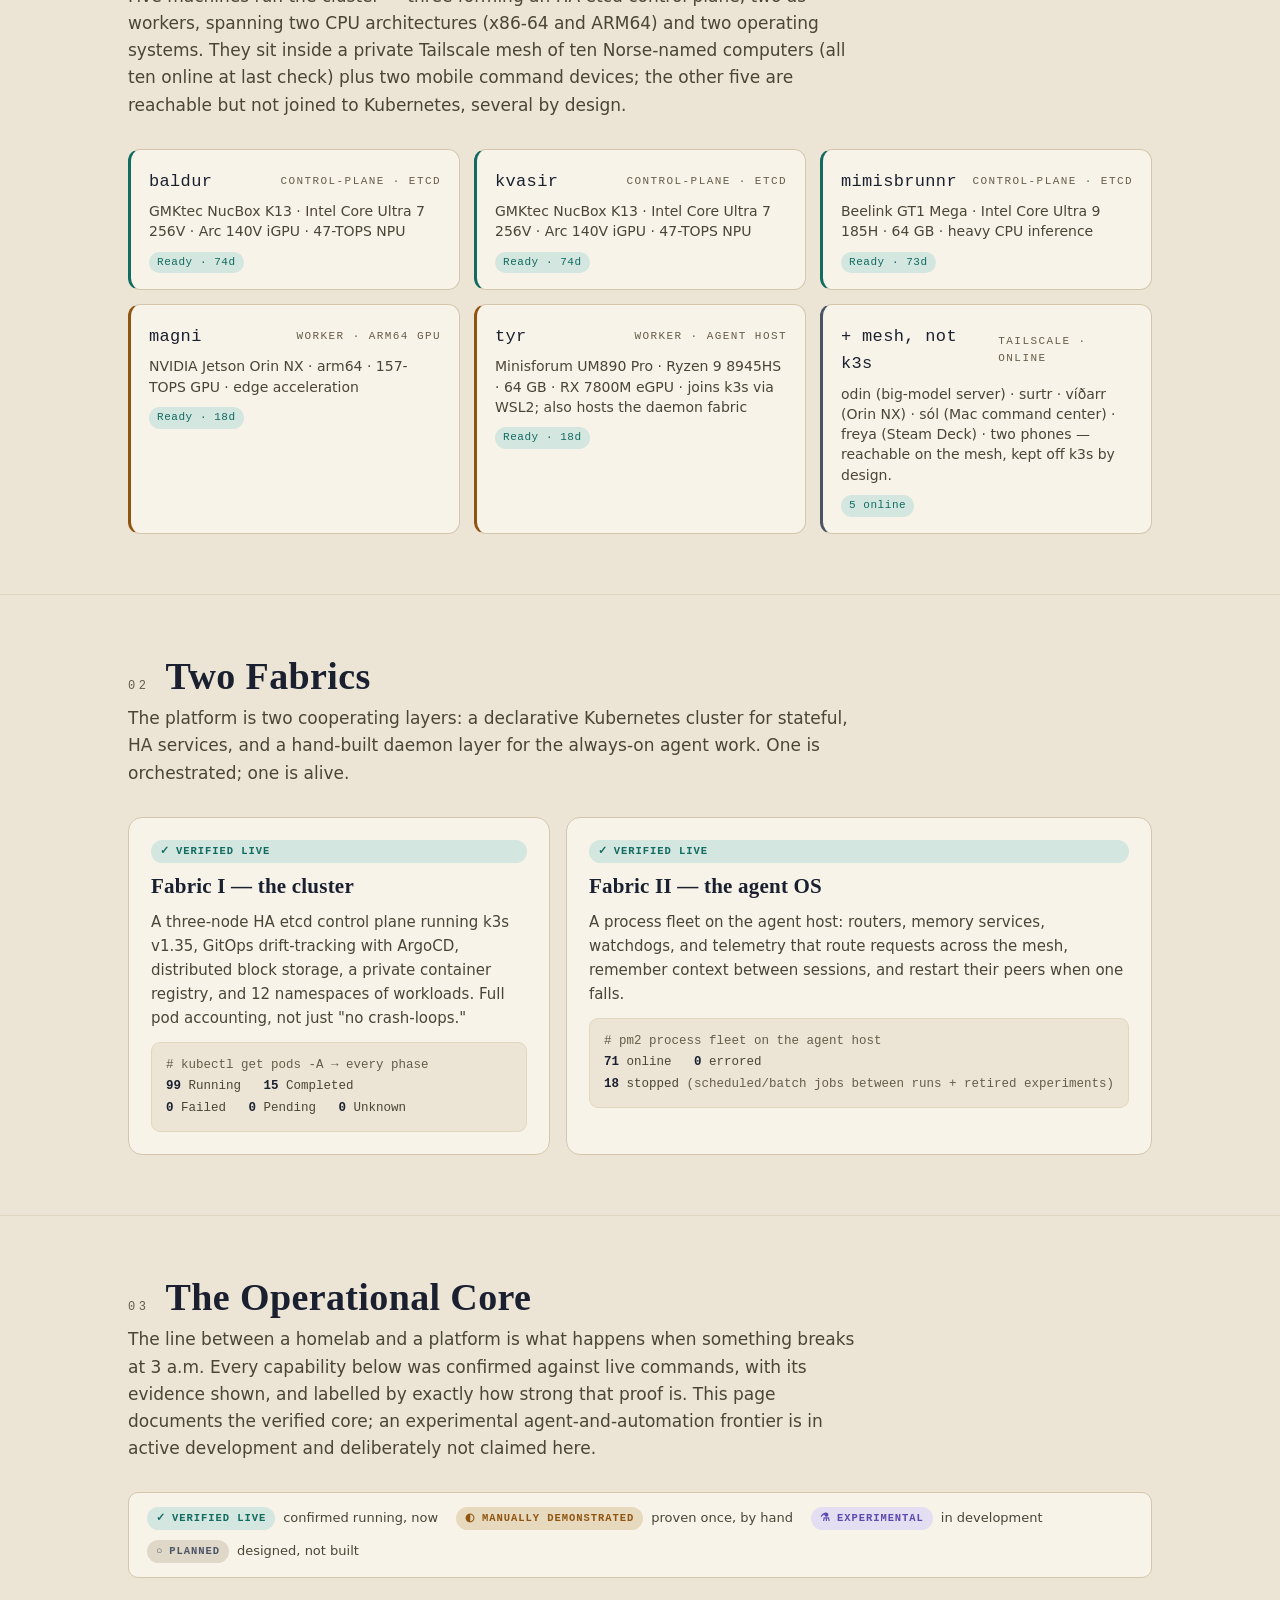
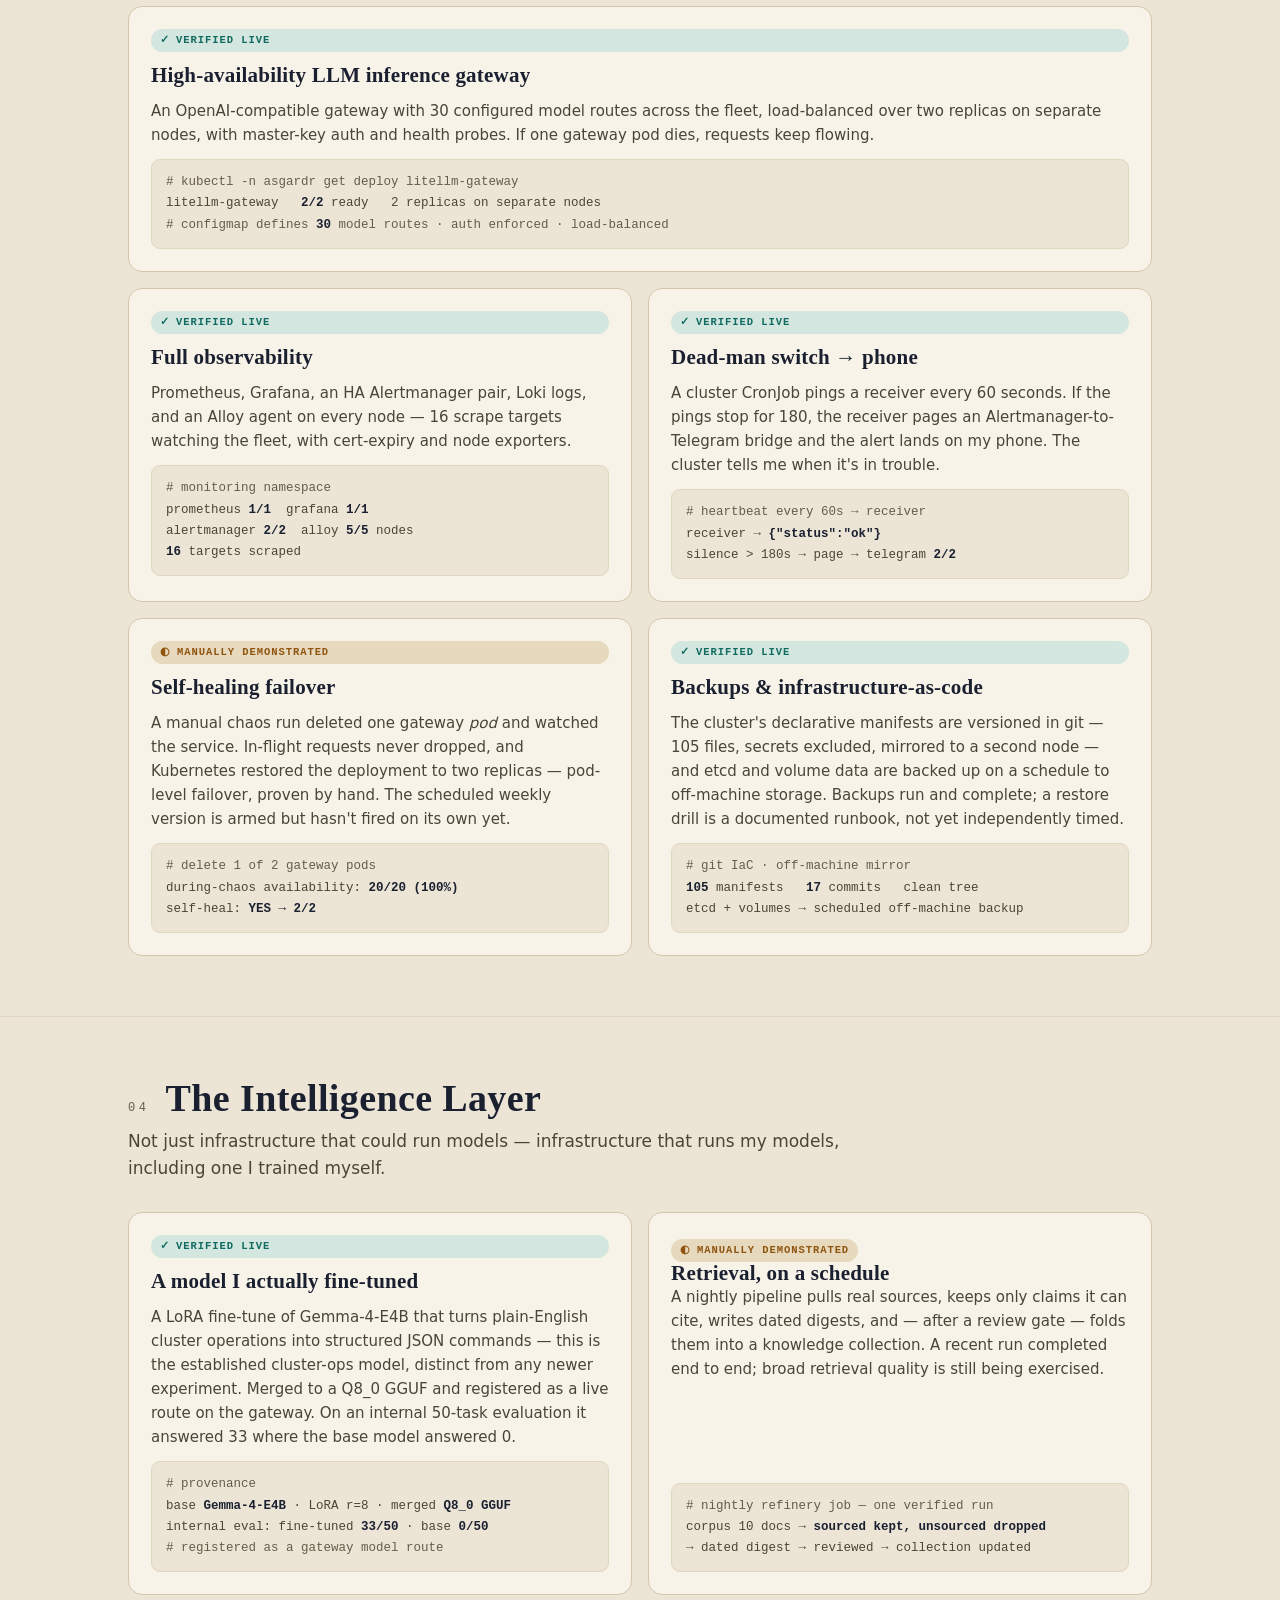
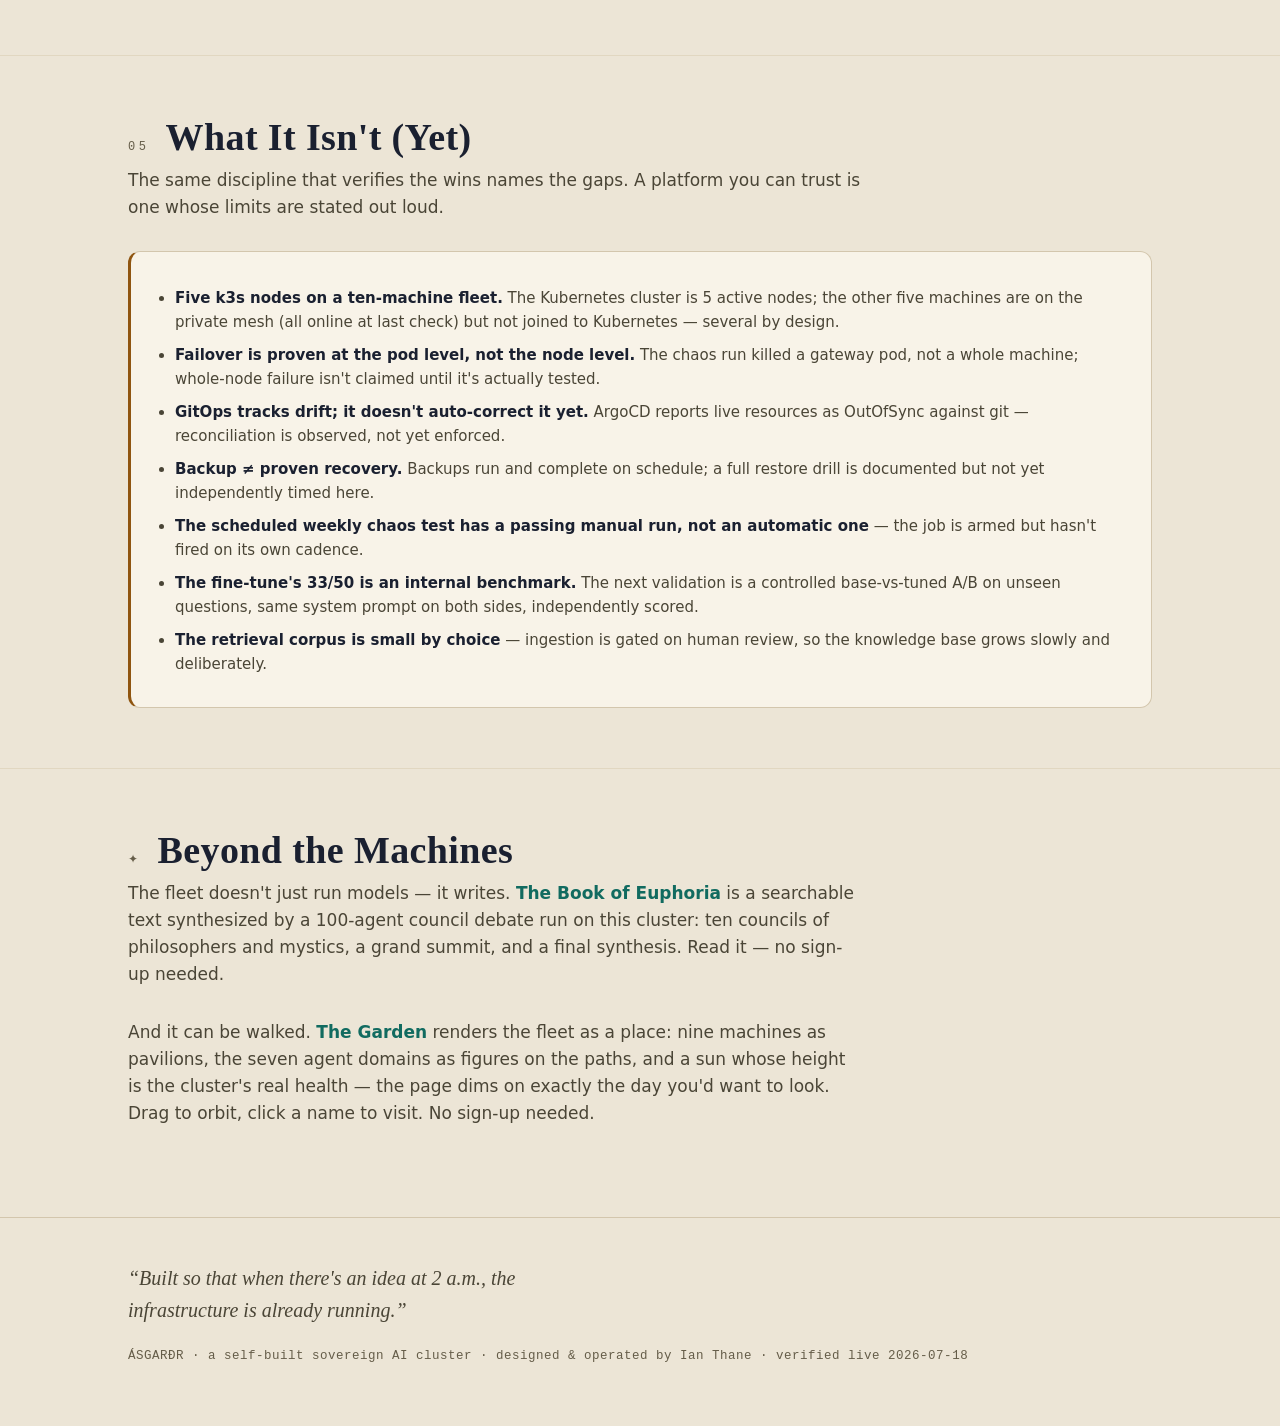
==== commit 2104dc1c: "Add the Garden: the cluster as a place you can walk Publishes the WebGL garden at /garden/ - nine ma" ====
--- a/index.html
+++ b/index.html
@@ -367,6 +367,7 @@
   <div class="wrap">
     <div class="shead"><span class="eyebrow">✦</span><h2>Beyond the Machines</h2></div>
     <p class="sintro">The fleet doesn't just run models — it writes. <a href="https://itpro2792-beep.github.io/book-of-euphoria/"><b>The Book of Euphoria</b></a> is a searchable text synthesized by a 100-agent council debate run on this cluster: ten councils of philosophers and mystics, a grand summit, and a final synthesis. Read it — no sign-up needed.</p>
+    <p class="sintro">And it can be walked. <a href="./garden/"><b>The Garden</b></a> renders the fleet as a place: nine machines as pavilions, the seven agent domains as figures on the paths, and a sun whose height is the cluster's real health — the page dims on exactly the day you'd want to look. Drag to orbit, click a name to visit. No sign-up needed.</p>
   </div>
 </section>
 
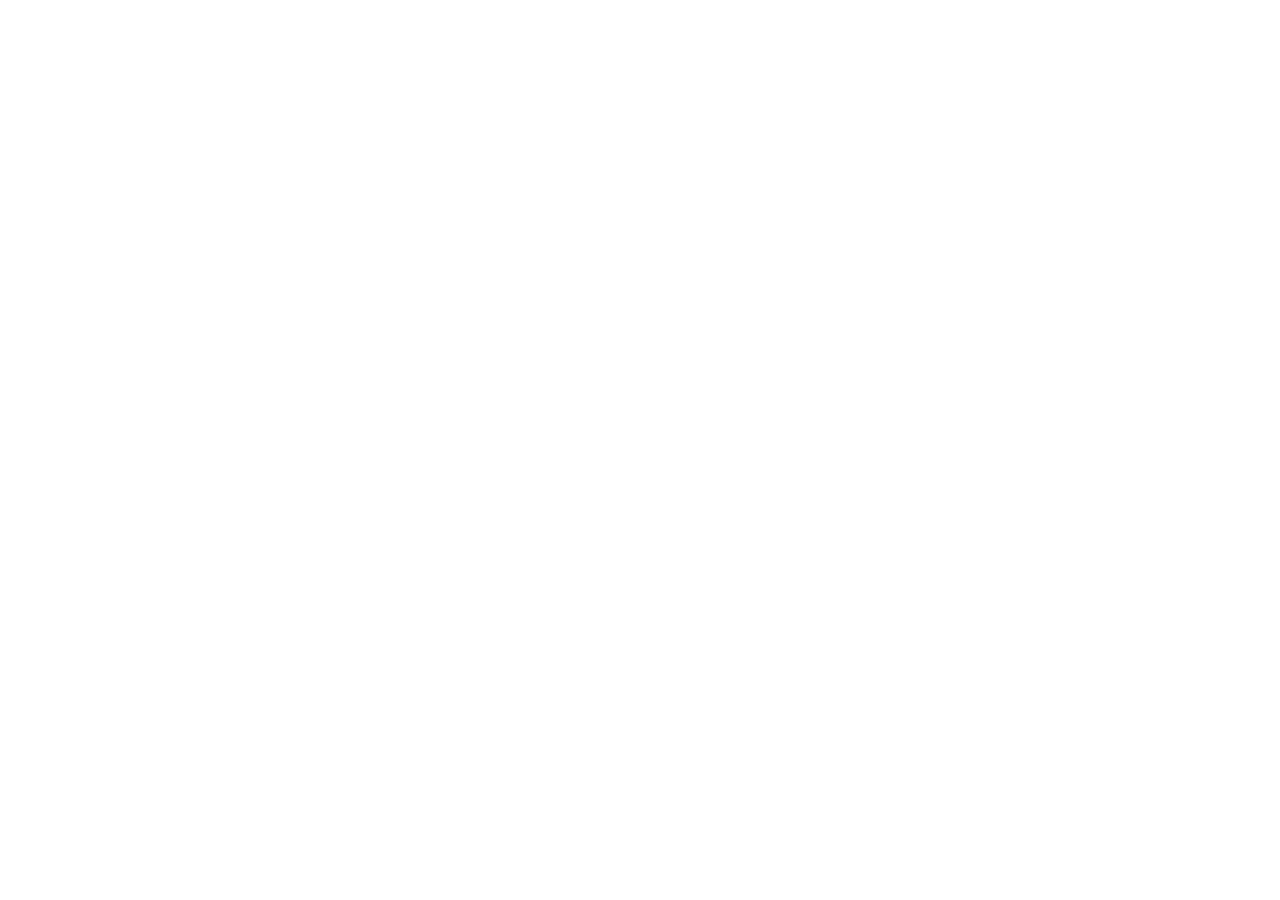
==== commit c458fe2c: "Route legacy Asgardr pages to current public portal" ====
--- a/index.html
+++ b/index.html
@@ -1,409 +1,31 @@
 <!doctype html>
 <html lang="en">
 <head>
-<meta charset="utf-8">
-<meta name="viewport" content="width=device-width, initial-scale=1">
-<meta name="color-scheme" content="dark light">
-<meta name="description" content="A self-built sovereign multi-node AI cluster: a heterogeneous x86-64/ARM64 Kubernetes fleet running local LLMs with an HA inference gateway, full observability, distributed storage, automated backups, and self-healing failover — every claim verified against live commands.">
-<meta property="og:title" content="Ásgarðr — A Sovereign AI Cluster">
-<meta property="og:description" content="A self-built sovereign multi-node AI cluster: a heterogeneous x86-64/ARM64 Kubernetes fleet running local LLMs with an HA inference gateway, full observability, distributed storage, automated backups, and self-healing failover — every claim verified against live commands.">
-<meta property="og:type" content="website">
-<meta name="twitter:card" content="summary">
-<title>Ásgarðr — A Sovereign AI Cluster</title>
+  <meta charset="utf-8">
+  <meta name="viewport" content="width=device-width,initial-scale=1">
+  <meta name="description" content="Asgardr is a ten-computer, local-first intelligence and knowledge fabric with a five-node k3s core, five mesh peers, and evidence-led human authority.">
+  <meta property="og:title" content="Asgardr — A Local-First Operating System for Intelligence">
+  <meta property="og:description" content="Ten computers. Five Kubernetes nodes. Five mesh peers. One evidence-led private fabric.">
+  <meta property="og:type" content="website">
+  <meta http-equiv="refresh" content="1;url=https://asgardr-public-garden.itpro27.chatgpt.site/">
+  <title>Asgardr — Current Public Guide</title>
+  <style>
+    :root{color-scheme:dark;--ink:#f4efe2;--muted:#a9b4ac;--gold:#e2aa45;--pine:#143a2a}
+    *{box-sizing:border-box}
+    body{margin:0;min-height:100vh;display:grid;place-items:center;padding:28px;background:#0c1710;color:var(--ink);font-family:"Avenir Next","Segoe UI",sans-serif}
+    main{width:min(680px,100%);padding:58px;border:1px solid #ffffff26;background:#111f17}
+    .mark{width:62px;height:62px;display:grid;place-items:center;border:2px solid var(--gold);border-radius:50%;color:var(--gold);font:italic 27px Georgia,serif}
+    h1{margin:48px 0 18px;font:400 clamp(48px,9vw,82px)/.95 Georgia,serif;letter-spacing:-.05em}
+    p{max-width:570px;color:var(--muted);font-size:16px;line-height:1.7}
+    a{display:inline-block;margin-top:22px;padding:13px 17px;border:1px solid var(--gold);color:var(--gold);font-size:11px;font-weight:800;letter-spacing:.1em;text-transform:uppercase;text-decoration:none}
+  </style>
 </head>
 <body>
-<style>
-  :root{
-    --ground:#0a0e17; --panel:#111726; --panel-2:#161d2e; --line:#242d42; --line-soft:#1a2234;
-    --ink:#e8edf7; --muted:#93a0b6; --faint:#6b7794;
-    --ember:#e7a23c; --ember-dim:#3a2c17;
-    --aurora:#5cd2c0; --aurora-dim:#16302c;
-    --violet:#a99cf0; --violet-dim:#241f3c;
-    --slate:#8896ae; --slate-dim:#1c2436;
-    --crit:#e07463; --crit-dim:#33201d;
-    --mono: ui-monospace, "SF Mono", "JetBrains Mono", Menlo, Consolas, monospace;
-    --serif: "Iowan Old Style", "Palatino Linotype", Palatino, "Book Antiqua", Georgia, serif;
-    --sans: -apple-system, BlinkMacSystemFont, "Segoe UI", system-ui, Roboto, sans-serif;
-    --maxw: 1080px;
-  }
-  @media (prefers-color-scheme: light){
-    :root{
-      --ground:#ece5d6; --panel:#f8f3e8; --panel-2:#f3ecdd; --line:#d3c6ad; --line-soft:#e1d7c1;
-      --ink:#1a2030; --muted:#4a4536; --faint:#655d49;
-      --ember:#8f5510; --ember-dim:#e7d9bd;
-      --aurora:#116b60; --aurora-dim:#d3e6df;
-      --violet:#5b4bb0; --violet-dim:#e3def2;
-      --slate:#4c5468; --slate-dim:#dfd8c8;
-      --crit:#a53f31; --crit-dim:#eed7d0;
-    }
-  }
-  :root[data-theme="light"]{
-      --ground:#ece5d6; --panel:#f8f3e8; --panel-2:#f3ecdd; --line:#d3c6ad; --line-soft:#e1d7c1;
-      --ink:#1a2030; --muted:#4a4536; --faint:#655d49;
-      --ember:#8f5510; --ember-dim:#e7d9bd; --aurora:#116b60; --aurora-dim:#d3e6df;
-      --violet:#5b4bb0; --violet-dim:#e3def2; --slate:#4c5468; --slate-dim:#dfd8c8;
-      --crit:#a53f31; --crit-dim:#eed7d0;
-  }
-  :root[data-theme="dark"]{
-      --ground:#0a0e17; --panel:#111726; --panel-2:#161d2e; --line:#242d42; --line-soft:#1a2234;
-      --ink:#e8edf7; --muted:#93a0b6; --faint:#6b7794;
-      --ember:#e7a23c; --ember-dim:#3a2c17; --aurora:#5cd2c0; --aurora-dim:#16302c;
-      --violet:#a99cf0; --violet-dim:#241f3c; --slate:#8896ae; --slate-dim:#1c2436;
-      --crit:#e07463; --crit-dim:#33201d;
-  }
-
-  *{box-sizing:border-box}
-  body{margin:0; background:var(--ground); color:var(--ink); font-family:var(--sans); font-size:16px; line-height:1.6; -webkit-font-smoothing:antialiased}
-  .wrap{max-width:var(--maxw); margin:0 auto; padding:0 28px}
-  section{padding:60px 0; border-top:1px solid var(--line-soft)}
-  section:first-of-type{border-top:none}
-
-  h1,h2,h3{font-family:var(--serif); font-weight:600; text-wrap:balance; line-height:1.12; letter-spacing:.01em}
-  .eyebrow{font-family:var(--mono); font-size:12px; letter-spacing:.3em; text-transform:uppercase; color:var(--faint)}
-  .runes{font-family:var(--serif); letter-spacing:.5em; color:var(--faint); opacity:.7; font-size:14px}
-  .sintro{color:var(--muted); max-width:68ch; margin:6px 0 30px; font-size:17px}
-  .mono{font-family:var(--mono)}
-  a{color:var(--aurora); text-decoration:none; border-bottom:1px solid transparent}
-  a:hover{border-bottom-color:currentColor}
-  :focus-visible{outline:2px solid var(--ember); outline-offset:3px; border-radius:3px}
-
-  .hero{padding-top:84px; padding-bottom:18px; border-top:none; position:relative; overflow:hidden}
-  #sky{position:absolute; inset:0; width:100%; height:100%; z-index:0; opacity:.8}
-  .hero .wrap{position:relative; z-index:1}
-  .wordmark{font-family:var(--serif); font-weight:600; letter-spacing:.06em; font-size:clamp(44px,9vw,104px); line-height:.98; margin:14px 0 8px}
-  .wordmark .fire{color:var(--ember)}
-  .tagline{font-family:var(--serif); font-style:italic; font-size:clamp(20px,3.2vw,29px); color:var(--ink); max-width:24ch; margin:0 0 20px}
-  .subhead{max-width:62ch; color:var(--muted); font-size:18px}
-
-  .statstrip{display:flex; flex-wrap:wrap; gap:0; margin-top:36px; border:1px solid var(--line); border-radius:12px; overflow:hidden; background:var(--panel)}
-  .statstrip .cell{flex:1 1 150px; padding:18px 20px; border-right:1px solid var(--line-soft)}
-  .statstrip .cell:last-child{border-right:none}
-  .statstrip .n{font-family:var(--mono); font-size:26px; color:var(--ink); font-variant-numeric:tabular-nums; letter-spacing:-.01em}
-  .statstrip .n small{color:var(--ember); font-size:15px}
-  .statstrip .k{font-size:12.5px; color:var(--muted); margin-top:2px}
-  .verified-note{margin-top:16px; display:inline-flex; align-items:center; gap:9px; font-family:var(--mono); font-size:12.5px; color:var(--muted)}
-  .dot{width:8px; height:8px; border-radius:50%; background:var(--aurora); box-shadow:0 0 0 3px var(--aurora-dim)}
-
-  .shead{display:flex; align-items:baseline; gap:16px; margin-bottom:8px; flex-wrap:wrap}
-  .shead h2{font-size:clamp(28px,4vw,38px); margin:0}
-
-  /* maturity badges */
-  .legend{display:flex; flex-wrap:wrap; gap:10px 18px; margin:0 0 28px; padding:14px 18px; background:var(--panel); border:1px solid var(--line); border-radius:10px}
-  .legend .item{display:inline-flex; align-items:center; gap:8px; font-size:13px; color:var(--muted)}
-  .badge{display:inline-flex; align-items:center; gap:6px; font-family:var(--mono); font-size:10.5px; letter-spacing:.09em; text-transform:uppercase; padding:3px 9px; border-radius:20px; font-weight:600; white-space:nowrap}
-  .b-live{background:var(--aurora-dim); color:var(--aurora)}
-  .b-live::before{content:"✓"; font-weight:800}
-  .b-demo{background:var(--ember-dim); color:var(--ember)}
-  .b-demo::before{content:"◐"}
-  .b-exp{background:var(--violet-dim); color:var(--violet)}
-  .b-exp::before{content:"⚗"}
-  .b-plan{background:var(--slate-dim); color:var(--slate)}
-  .b-plan::before{content:"○"}
-
-  .nodes{display:grid; grid-template-columns:repeat(auto-fill,minmax(300px,1fr)); gap:14px}
-  .node{background:var(--panel); border:1px solid var(--line); border-radius:12px; padding:18px 18px 16px; display:flex; flex-direction:column; gap:6px}
-  .node .top{display:flex; align-items:center; justify-content:space-between; gap:10px}
-  .node .name{font-family:var(--mono); font-size:17px; color:var(--ink); letter-spacing:.02em}
-  .node .role{font-family:var(--mono); font-size:11px; letter-spacing:.13em; text-transform:uppercase; color:var(--faint)}
-  .node .hw{color:var(--muted); font-size:14px; line-height:1.45}
-  .node .tag{align-self:flex-start; margin-top:4px; font-family:var(--mono); font-size:11px; padding:2px 8px; border-radius:20px; letter-spacing:.05em}
-  .live{background:var(--aurora-dim); color:var(--aurora)}
-  .mesh{background:var(--slate-dim); color:var(--slate)}
-  .cp{border-left:3px solid var(--aurora)}
-  .wk{border-left:3px solid var(--ember)}
-  .fl{border-left:3px solid var(--slate)}
-
-  .caps{display:grid; grid-template-columns:1fr 1fr; gap:16px}
-  .cap{background:var(--panel); border:1px solid var(--line); border-radius:14px; padding:22px; display:flex; flex-direction:column; gap:12px}
-  .cap.wide{grid-column:1 / -1}
-  .cap h3{margin:0; font-size:21px}
-  .cap p{margin:0; color:var(--muted); font-size:15px}
-  .evidence{font-family:var(--mono); font-size:12.5px; line-height:1.7; color:var(--muted); background:var(--ground); border:1px solid var(--line-soft); border-radius:9px; padding:12px 14px; overflow-x:auto; white-space:pre}
-  .evidence .p{color:var(--aurora)}
-  .evidence .c{color:var(--faint)}
-  .evidence b{color:var(--ink); font-weight:600}
-
-  .fold{display:grid; grid-template-columns:1fr 1fr; gap:16px; align-items:stretch}
-  .caveats{background:var(--panel); border:1px solid var(--line); border-left:3px solid var(--ember); border-radius:12px; padding:22px 24px}
-  .caveats ul{margin:12px 0 0; padding-left:20px; color:var(--muted); font-size:15px}
-  .caveats li{margin-bottom:9px}
-  .caveats li b{color:var(--ink); font-weight:600}
-
-  footer{border-top:1px solid var(--line); padding:44px 0 60px; color:var(--faint)}
-  footer .close{font-family:var(--serif); font-style:italic; font-size:20px; color:var(--muted); max-width:46ch; margin:0 0 20px}
-  footer .meta{font-family:var(--mono); font-size:12.5px; letter-spacing:.04em; color:var(--faint)}
-
-  @media (max-width:720px){
-    .caps,.fold{grid-template-columns:1fr}
-    .cap.wide{grid-column:auto}
-    .statstrip .cell{flex-basis:45%}
-    section{padding:46px 0}
-  }
-  @media (prefers-reduced-motion:reduce){#sky{display:none}}
-</style>
-
-<section class="hero">
-  <canvas id="sky" aria-hidden="true"></canvas>
-  <div class="wrap">
-    <div class="runes" aria-hidden="true">ᚨᛋᚷᚨᚱᚦᚱ</div>
-    <div class="eyebrow">Sovereign&nbsp;Intelligence&nbsp;·&nbsp;Self-built&nbsp;·&nbsp;Home-fleet</div>
-    <h1 class="wordmark">Ás<span class="fire">gar</span>ðr</h1>
-    <p class="tagline">A private AI platform, built by hand — and it stays up.</p>
-    <p class="subhead">A heterogeneous x86-64 / ARM64 Kubernetes cluster running local large language models across Linux mini-PCs, an NVIDIA Jetson, and a Windows-hosted WSL2 worker — behind a three-node HA control plane, a high-availability inference gateway, full observability, distributed storage, automated backups, and a dead-man switch that pages my phone. Designed, deployed, and operated end to end — solo.</p>
-
-    <div class="statstrip" role="list" aria-label="Verified metrics">
-      <div class="cell" role="listitem"><div class="n">5</div><div class="k">active Kubernetes nodes · verified live</div></div>
-      <div class="cell" role="listitem"><div class="n">30</div><div class="k">configured model routes · HA gateway</div></div>
-      <div class="cell" role="listitem"><div class="n">0</div><div class="k">pods in a failure state (99 running · 15 completed)</div></div>
-      <div class="cell" role="listitem"><div class="n">24/7</div><div class="k">unattended, self-healing</div></div>
-    </div>
-    <div class="verified-note"><span class="dot"></span> Every figure was checked against live cluster commands on 2026-07-18 — not trusted from a status doc.</div>
-  </div>
-</section>
-
-<section id="solar">
-  <style>
-    #solarviz{position:relative;height:min(58vh,440px);margin-top:26px;border:1px solid var(--line);border-radius:16px;overflow:hidden;background:radial-gradient(ellipse at center,#0d1424,var(--panel))}
-    #ssky{position:absolute;inset:0}
-    #ss-sun{position:absolute;left:50%;top:50%;transform:translate(-50%,-50%);text-align:center;z-index:2}
-    #ss-sun .d{width:64px;height:64px;border-radius:50%;background:radial-gradient(circle at 38% 34%,#fff2cf,var(--ember) 60%,#7a3d0c);box-shadow:0 0 32px 8px #e7a23c55;display:grid;place-items:center;animation:ssb 6s ease-in-out infinite}
-    #ss-sun .d span{font-family:var(--serif);font-weight:700;color:#3a1f06;font-size:15px}
-    #ss-sun .l{font-family:var(--mono);font-size:9px;letter-spacing:.2em;text-transform:uppercase;color:var(--ember);margin-top:6px}
-    .ss-ring{position:absolute;left:50%;top:50%;transform:translate(-50%,-50%);border:1px solid #ffffff12;border-radius:50%}
-    .ss-p{position:absolute;left:0;top:0;transform:translate(-50%,-50%);text-align:center;z-index:1}
-    .ss-p .c{border-radius:50%;margin:0 auto}
-    .ss-p .n{font-family:var(--mono);font-size:10px;color:var(--ink);margin-top:4px;white-space:nowrap}
-    .ss-p .r{font-family:var(--mono);font-size:8.5px;color:var(--muted);white-space:nowrap}
-    @keyframes ssb{0%,100%{box-shadow:0 0 32px 8px #e7a23c55}50%{box-shadow:0 0 44px 12px #e7a23c88}}
-    @media (prefers-reduced-motion:reduce){#ss-sun .d{animation:none}}
-  </style>
-  <div class="wrap">
-    <div class="shead"><span class="eyebrow">◆</span><h2>The Solar System</h2></div>
-    <p class="sintro">Every machine is a planet. I run this as a live "Mission Control" — a private operator console fed by the cluster's own metrics. Here's the fleet: ten computers orbiting the command core.</p>
-    <div id="solarviz"><canvas id="ssky"></canvas><div id="ss-sun"><div class="d"><span>sól</span></div><div class="l">command core</div></div></div>
-  </div>
-  <script>
-  (function(){
-    const F=[
-      {n:'mimisbrunnr',r:'control · knowledge',t:1,c:'#5cd2c0',s:19},
-      {n:'baldur',r:'control · etcd',t:1,c:'#5cd2c0',s:14},
-      {n:'kvasir',r:'control · etcd',t:1,c:'#5cd2c0',s:14},
-      {n:'magni',r:'edge GPU',t:2,c:'#e7a23c',s:15},
-      {n:'tyr',r:'agent host',t:2,c:'#e7a23c',s:17},
-      {n:'vidarr',r:'edge node',t:2,c:'#e7a23c',s:12},
-      {n:'freya',r:'companion',t:2,c:'#e7a23c',s:13},
-      {n:'odin',r:'big-model server',t:3,c:'#a99cf0',s:24},
-      {n:'surtr',r:'big-model server',t:3,c:'#a99cf0',s:22}
-    ];
-    const box=document.getElementById('solarviz'),cv=document.getElementById('ssky'),ctx=cv.getContext('2d');
-    const RED=matchMedia('(prefers-reduced-motion: reduce)').matches;
-    let W,H,stars=[],els=[];const TR={1:.20,2:.34,3:.47},SP={1:.9,2:.55,3:.35};let t0=performance.now();
-    function mk(){box.querySelectorAll('.ss-p,.ss-ring').forEach(e=>e.remove());els=[];const m=Math.min(W,H);
-      [1,2,3].forEach(t=>{const d=2*TR[t]*m,r=document.createElement('div');r.className='ss-ring';r.style.width=d+'px';r.style.height=d+'px';box.appendChild(r);});
-      const byT={1:[],2:[],3:[]};F.forEach(p=>byT[p.t].push(p));
-      Object.entries(byT).forEach(([t,arr])=>arr.forEach((p,i)=>{const el=document.createElement('div');el.className='ss-p';
-        el.innerHTML='<div class="c" style="width:'+p.s*2+'px;height:'+p.s*2+'px;background:radial-gradient(circle at 36% 32%,'+p.c+','+p.c+'bb 55%,'+p.c+'55);box-shadow:0 0 14px 2px '+p.c+'88"></div><div class="n">'+p.n+'</div><div class="r">'+p.r+'</div>';
-        el._a=(i/arr.length)*6.283+(+t*0.7);el._t=+t;box.appendChild(el);els.push(el);}));}
-    function rs(){const b=box.getBoundingClientRect();W=b.width;H=b.height;const dpr=Math.min(2,devicePixelRatio||1);cv.width=W*dpr;cv.height=H*dpr;ctx.setTransform(dpr,0,0,dpr,0,0);
-      stars=Array.from({length:Math.round(W*H/6000)},function(){return{x:Math.random()*W,y:Math.random()*H,r:Math.random()*1.1+.2,t:Math.random()*6.28,s:Math.random()*.8+.2};});mk();}
-    function draw(){ctx.clearRect(0,0,W,H);for(var i=0;i<stars.length;i++){var s=stars[i];s.t+=.01*s.s;ctx.globalAlpha=(Math.sin(s.t)*.5+.5)*.5+.05;ctx.fillStyle='#cfe0ff';ctx.beginPath();ctx.arc(s.x,s.y,s.r,0,6.29);ctx.fill();}ctx.globalAlpha=1;
-      var cx=W/2,cy=H/2,m=Math.min(W,H),dt=RED?0:(performance.now()-t0)/1000;
-      els.forEach(function(el){var R=TR[el._t]*m,a=el._a+(RED?0:dt*SP[el._t]*Math.PI/180);el.style.left=(cx+R*Math.cos(a))+'px';el.style.top=(cy+R*Math.sin(a))+'px';});
-      requestAnimationFrame(draw);}
-    new ResizeObserver(rs).observe(box);rs();draw();
-  })();
-  </script>
-</section>
-
-<section>
-  <div class="wrap">
-    <div class="shead"><span class="eyebrow">01</span><h2>The Fleet</h2></div>
-    <p class="sintro">Five machines run the cluster — three forming an HA etcd control plane, two as workers, spanning two CPU architectures (x86-64 and ARM64) and two operating systems. They sit inside a private Tailscale mesh of ten Norse-named computers (all ten online at last check) plus two mobile command devices; the other five are reachable but not joined to Kubernetes, several by design.</p>
-    <div class="nodes">
-      <div class="node cp"><div class="top"><span class="name">baldur</span><span class="role">control-plane · etcd</span></div><div class="hw">GMKtec NucBox K13 · Intel Core Ultra 7 256V · Arc 140V iGPU · 47-TOPS NPU</div><span class="tag live">Ready · 74d</span></div>
-      <div class="node cp"><div class="top"><span class="name">kvasir</span><span class="role">control-plane · etcd</span></div><div class="hw">GMKtec NucBox K13 · Intel Core Ultra 7 256V · Arc 140V iGPU · 47-TOPS NPU</div><span class="tag live">Ready · 74d</span></div>
-      <div class="node cp"><div class="top"><span class="name">mimisbrunnr</span><span class="role">control-plane · etcd</span></div><div class="hw">Beelink GT1 Mega · Intel Core Ultra 9 185H · 64 GB · heavy CPU inference</div><span class="tag live">Ready · 73d</span></div>
-      <div class="node wk"><div class="top"><span class="name">magni</span><span class="role">worker · ARM64 GPU</span></div><div class="hw">NVIDIA Jetson Orin NX · arm64 · 157-TOPS GPU · edge acceleration</div><span class="tag live">Ready · 18d</span></div>
-      <div class="node wk"><div class="top"><span class="name">tyr</span><span class="role">worker · agent host</span></div><div class="hw">Minisforum UM890 Pro · Ryzen 9 8945HS · 64 GB · RX 7800M eGPU · joins k3s via WSL2; also hosts the daemon fabric</div><span class="tag live">Ready · 18d</span></div>
-      <div class="node fl"><div class="top"><span class="name">+ mesh, not k3s</span><span class="role">tailscale · online</span></div><div class="hw">odin (big-model server) · surtr · víðarr (Orin NX) · sól (Mac command center) · freya (Steam Deck) · two phones — reachable on the mesh, kept off k3s by design.</div><span class="tag live">5 online</span></div>
-    </div>
-  </div>
-</section>
-
-<section>
-  <div class="wrap">
-    <div class="shead"><span class="eyebrow">02</span><h2>Two Fabrics</h2></div>
-    <p class="sintro">The platform is two cooperating layers: a declarative Kubernetes cluster for stateful, HA services, and a hand-built daemon layer for the always-on agent work. One is orchestrated; one is alive.</p>
-    <div class="caps">
-      <div class="cap">
-        <span class="badge b-live">verified live</span>
-        <h3>Fabric I — the cluster</h3>
-        <p>A three-node HA etcd control plane running k3s v1.35, GitOps drift-tracking with ArgoCD, distributed block storage, a private container registry, and 12 namespaces of workloads. Full pod accounting, not just "no crash-loops."</p>
-        <div class="evidence"><span class="c"># kubectl get pods -A → every phase</span>
-<b>99</b> Running   <b>15</b> Completed
-<b>0</b> Failed   <b>0</b> Pending   <b>0</b> Unknown</div>
-      </div>
-      <div class="cap">
-        <span class="badge b-live">verified live</span>
-        <h3>Fabric II — the agent OS</h3>
-        <p>A process fleet on the agent host: routers, memory services, watchdogs, and telemetry that route requests across the mesh, remember context between sessions, and restart their peers when one falls.</p>
-        <div class="evidence"><span class="c"># pm2 process fleet on the agent host</span>
-<b>71</b> online   <b>0</b> errored
-<b>18</b> stopped <span class="c">(scheduled/batch jobs between runs + retired experiments)</span></div>
-      </div>
-    </div>
-  </div>
-</section>
-
-<section>
-  <div class="wrap">
-    <div class="shead"><span class="eyebrow">03</span><h2>The Operational Core</h2></div>
-    <p class="sintro">The line between a homelab and a platform is what happens when something breaks at 3 a.m. Every capability below was confirmed against live commands, with its evidence shown, and labelled by exactly how strong that proof is. This page documents the verified core; an experimental agent-and-automation frontier is in active development and deliberately not claimed here.</p>
-    <div class="legend" aria-label="Maturity levels">
-      <span class="item"><span class="badge b-live">verified live</span> confirmed running, now</span>
-      <span class="item"><span class="badge b-demo">manually demonstrated</span> proven once, by hand</span>
-      <span class="item"><span class="badge b-exp">experimental</span> in development</span>
-      <span class="item"><span class="badge b-plan">planned</span> designed, not built</span>
-    </div>
-    <div class="caps">
-
-      <div class="cap wide">
-        <span class="badge b-live">verified live</span>
-        <h3>High-availability LLM inference gateway</h3>
-        <p>An OpenAI-compatible gateway with 30 configured model routes across the fleet, load-balanced over two replicas on separate nodes, with master-key auth and health probes. If one gateway pod dies, requests keep flowing.</p>
-        <div class="evidence"><span class="c"># kubectl -n asgardr get deploy litellm-gateway</span>
-litellm-gateway   <b>2/2</b> ready   2 replicas on separate nodes
-<span class="c"># configmap defines</span> <b>30</b> <span class="c">model routes · auth enforced · load-balanced</span></div>
-      </div>
-
-      <div class="cap">
-        <span class="badge b-live">verified live</span>
-        <h3>Full observability</h3>
-        <p>Prometheus, Grafana, an HA Alertmanager pair, Loki logs, and an Alloy agent on every node — 16 scrape targets watching the fleet, with cert-expiry and node exporters.</p>
-        <div class="evidence"><span class="c"># monitoring namespace</span>
-prometheus <b>1/1</b>  grafana <b>1/1</b>
-alertmanager <b>2/2</b>  alloy <b>5/5</b> nodes
-<b>16</b> targets scraped</div>
-      </div>
-
-      <div class="cap">
-        <span class="badge b-live">verified live</span>
-        <h3>Dead-man switch → phone</h3>
-        <p>A cluster CronJob pings a receiver every 60 seconds. If the pings stop for 180, the receiver pages an Alertmanager-to-Telegram bridge and the alert lands on my phone. The cluster tells me when it's in trouble.</p>
-        <div class="evidence"><span class="c"># heartbeat every 60s → receiver</span>
-receiver → <b>{"status":"ok"}</b>
-silence &gt; 180s → page → telegram <b>2/2</b></div>
-      </div>
-
-      <div class="cap">
-        <span class="badge b-demo">manually demonstrated</span>
-        <h3>Self-healing failover</h3>
-        <p>A manual chaos run deleted one gateway <em>pod</em> and watched the service. In-flight requests never dropped, and Kubernetes restored the deployment to two replicas — pod-level failover, proven by hand. The scheduled weekly version is armed but hasn't fired on its own yet.</p>
-        <div class="evidence"><span class="c"># delete 1 of 2 gateway pods</span>
-during-chaos availability: <b>20/20 (100%)</b>
-self-heal: <b>YES → 2/2</b></div>
-      </div>
-
-      <div class="cap">
-        <span class="badge b-live">verified live</span>
-        <h3>Backups &amp; infrastructure-as-code</h3>
-        <p>The cluster's declarative manifests are versioned in git — 105 files, secrets excluded, mirrored to a second node — and etcd and volume data are backed up on a schedule to off-machine storage. Backups run and complete; a restore drill is a documented runbook, not yet independently timed.</p>
-        <div class="evidence"><span class="c"># git IaC · off-machine mirror</span>
-<b>105</b> manifests   <b>17</b> commits   clean tree
-etcd + volumes → scheduled off-machine backup</div>
-      </div>
-
-    </div>
-  </div>
-</section>
-
-<section>
-  <div class="wrap">
-    <div class="shead"><span class="eyebrow">04</span><h2>The Intelligence Layer</h2></div>
-    <p class="sintro">Not just infrastructure that could run models — infrastructure that runs my models, including one I trained myself.</p>
-    <div class="fold">
-      <div class="cap">
-        <span class="badge b-live">verified live</span>
-        <h3>A model I actually fine-tuned</h3>
-        <p>A LoRA fine-tune of Gemma-4-E4B that turns plain-English cluster operations into structured JSON commands — this is the established cluster-ops model, distinct from any newer experiment. Merged to a Q8_0 GGUF and registered as a live route on the gateway. On an internal 50-task evaluation it answered 33 where the base model answered 0.</p>
-        <div class="evidence"><span class="c"># provenance</span>
-base <b>Gemma-4-E4B</b> · LoRA r=8 · merged <b>Q8_0 GGUF</b>
-internal eval: fine-tuned <b>33/50</b> · base <b>0/50</b>
-<span class="c"># registered as a gateway model route</span></div>
-      </div>
-      <div class="cap" style="justify-content:space-between">
-        <div>
-          <span class="badge b-demo">manually demonstrated</span>
-          <h3>Retrieval, on a schedule</h3>
-          <p>A nightly pipeline pulls real sources, keeps only claims it can cite, writes dated digests, and — after a review gate — folds them into a knowledge collection. A recent run completed end to end; broad retrieval quality is still being exercised.</p>
-        </div>
-        <div class="evidence"><span class="c"># nightly refinery job — one verified run</span>
-corpus 10 docs → <b>sourced kept, unsourced dropped</b>
-→ dated digest → reviewed → collection updated</div>
-      </div>
-    </div>
-  </div>
-</section>
-
-<section>
-  <div class="wrap">
-    <div class="shead"><span class="eyebrow">05</span><h2>What It Isn't (Yet)</h2></div>
-    <p class="sintro">The same discipline that verifies the wins names the gaps. A platform you can trust is one whose limits are stated out loud.</p>
-    <div class="caveats">
-      <ul>
-        <li><b>Five k3s nodes on a ten-machine fleet.</b> The Kubernetes cluster is 5 active nodes; the other five machines are on the private mesh (all online at last check) but not joined to Kubernetes — several by design.</li>
-        <li><b>Failover is proven at the pod level, not the node level.</b> The chaos run killed a gateway pod, not a whole machine; whole-node failure isn't claimed until it's actually tested.</li>
-        <li><b>GitOps tracks drift; it doesn't auto-correct it yet.</b> ArgoCD reports live resources as OutOfSync against git — reconciliation is observed, not yet enforced.</li>
-        <li><b>Backup ≠ proven recovery.</b> Backups run and complete on schedule; a full restore drill is documented but not yet independently timed here.</li>
-        <li><b>The scheduled weekly chaos test has a passing manual run, not an automatic one</b> — the job is armed but hasn't fired on its own cadence.</li>
-        <li><b>The fine-tune's 33/50 is an internal benchmark.</b> The next validation is a controlled base-vs-tuned A/B on unseen questions, same system prompt on both sides, independently scored.</li>
-        <li><b>The retrieval corpus is small by choice</b> — ingestion is gated on human review, so the knowledge base grows slowly and deliberately.</li>
-      </ul>
-    </div>
-  </div>
-</section>
-
-<section>
-  <div class="wrap">
-    <div class="shead"><span class="eyebrow">✦</span><h2>Beyond the Machines</h2></div>
-    <p class="sintro">The fleet doesn't just run models — it writes. <a href="https://itpro2792-beep.github.io/book-of-euphoria/"><b>The Book of Euphoria</b></a> is a searchable text synthesized by a 100-agent council debate run on this cluster: ten councils of philosophers and mystics, a grand summit, and a final synthesis. Read it — no sign-up needed.</p>
-    <p class="sintro">And it can be walked. <a href="./garden/"><b>The Garden</b></a> renders the fleet as a place: nine machines as pavilions, the seven agent domains as figures on the paths, and a sun whose height is the cluster's real health — the page dims on exactly the day you'd want to look. Drag to orbit, click a name to visit. No sign-up needed.</p>
-  </div>
-</section>
-
-<footer>
-  <div class="wrap">
-    <p class="close">“Built so that when there's an idea at 2 a.m., the infrastructure is already running.”</p>
-    <div class="meta">ÁSGARÐR · a self-built sovereign AI cluster · designed &amp; operated by Ian Thane · verified live 2026-07-18</div>
-  </div>
-</footer>
-
-<script>
-(function(){
-  var c = document.getElementById('sky');
-  if(!c || window.matchMedia('(prefers-reduced-motion: reduce)').matches) return;
-  var ctx = c.getContext('2d'), stars = [], W, H, dpr = Math.min(2, window.devicePixelRatio||1);
-  function resize(){
-    var r = c.getBoundingClientRect(); W = r.width; H = r.height;
-    c.width = W*dpr; c.height = H*dpr; ctx.setTransform(dpr,0,0,dpr,0,0);
-    stars = []; var n = Math.round(W*H/9000);
-    for(var i=0;i<n;i++){ stars.push({x:Math.random()*W, y:Math.random()*H, r:Math.random()*1.2+.2, t:Math.random()*6.28, s:Math.random()*.9+.2}); }
-  }
-  function styleVar(v){ return getComputedStyle(document.documentElement).getPropertyValue(v).trim(); }
-  function draw(){
-    ctx.clearRect(0,0,W,H);
-    var ink = styleVar('--ink') || '#fff', ember = styleVar('--ember') || '#e7a23c';
-    for(var i=0;i<stars.length;i++){
-      var st = stars[i]; st.t += 0.012*st.s;
-      ctx.globalAlpha = (Math.sin(st.t)*0.5+0.5)*0.55 + 0.05;
-      ctx.fillStyle = (i % 23 === 0) ? ember : ink;
-      ctx.beginPath(); ctx.arc(st.x, st.y, st.r, 0, 6.2832); ctx.fill();
-    }
-    ctx.globalAlpha = 1; requestAnimationFrame(draw);
-  }
-  new ResizeObserver(resize).observe(c); resize(); draw();
-})();
-</script>
-
+  <main>
+    <div class="mark">Á</div>
+    <h1>Asgardr has a new public home.</h1>
+    <p>The current guide covers the ten-computer fabric, its two updated field books, the dated evidence snapshot, and the synthetic interactive garden.</p>
+    <a href="https://asgardr-public-garden.itpro27.chatgpt.site/">Open the current Asgardr guide</a>
+  </main>
 </body>
 </html>
